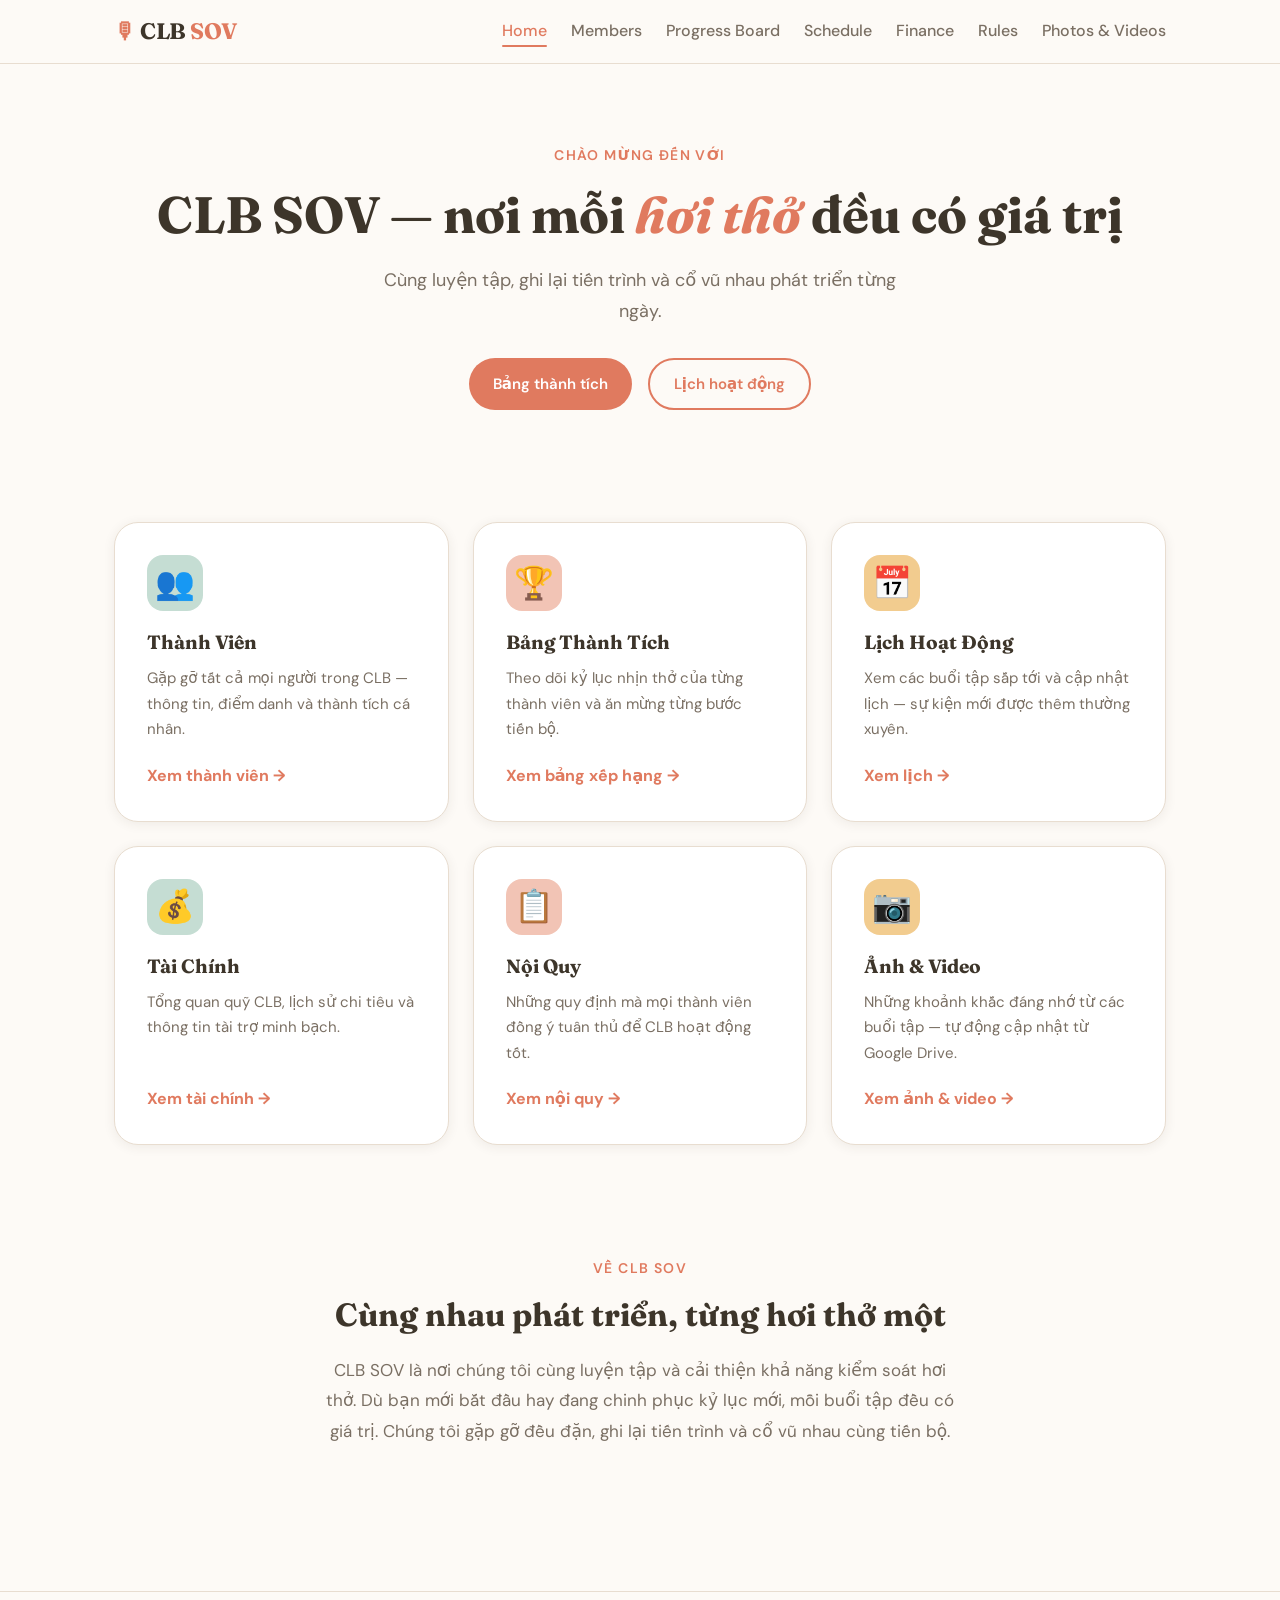
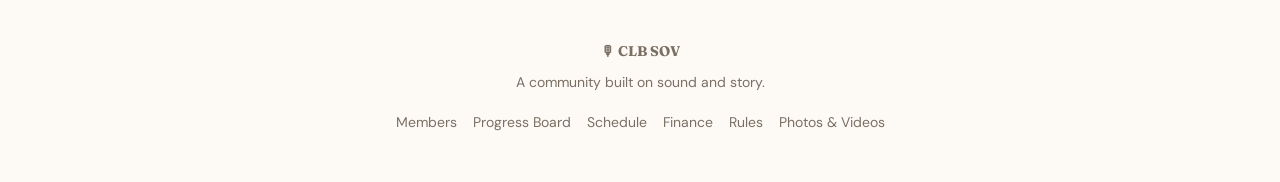
==== index.html @ 87118fa0 "Initial commit — CLB SOV website" ====
<!DOCTYPE html>
<html lang="en">
<head>
  <meta charset="UTF-8" />
  <meta name="viewport" content="width=device-width, initial-scale=1.0" />
  <title>CLB SOV</title>
  <meta name="description" content="A community built on sound and story. Meet our members, track breath progress, and join upcoming sessions." />

  <!-- Open Graph -->
  <meta property="og:title" content="CLB SOV" />
  <meta property="og:description" content="A community built on sound and story." />
  <meta property="og:type" content="website" />

  <!-- Fonts -->
  <link rel="preconnect" href="https://fonts.googleapis.com" />
  <link rel="preconnect" href="https://fonts.gstatic.com" crossorigin />
  <link href="https://fonts.googleapis.com/css2?family=Fraunces:ital,opsz,wght@0,9..144,400;0,9..144,700;1,9..144,400&family=DM+Sans:opsz,wght@9..40,400;9..40,500;9..40,600&display=swap" rel="stylesheet" />

  <!-- Styles -->
  <link rel="stylesheet" href="css/reset.css" />
  <link rel="stylesheet" href="css/tokens.css" />
  <link rel="stylesheet" href="css/main.css" />
</head>
<body>

<noscript>
  <div class="noscript-msg">This website requires JavaScript to load content from Google Sheets. Please enable JavaScript in your browser.</div>
</noscript>

<!-- Navigation -->
<nav class="nav">
  <div class="container nav__inner">
    <a href="index.html" class="nav__logo">🎙 <span>CLB</span> SOV</a>
    <div class="nav__links">
      <a href="index.html" class="active">Home</a>
      <a href="members.html">Members</a>
      <a href="board.html">Progress Board</a>
      <a href="schedule.html">Schedule</a>
      <a href="finance.html">Finance</a>
      <a href="rules.html">Rules</a>
      <a href="photos.html">Photos & Videos</a>
    </div>
    <button class="nav__hamburger" aria-label="Open navigation menu" aria-expanded="false" id="hamburger">
      <span></span><span></span><span></span>
    </button>
  </div>
  <div class="nav__mobile" id="mobile-menu" role="navigation" aria-label="Mobile navigation">
    <a href="index.html" class="active">Home</a>
    <a href="members.html">Members</a>
    <a href="board.html">Progress Board</a>
    <a href="schedule.html">Schedule</a>
    <a href="finance.html">Finance</a>
    <a href="rules.html">Rules</a>
    <a href="photos.html">Photos & Videos</a>
  </div>
</nav>

<!-- Hero -->
<main>
  <section class="hero">
    <div class="container">
      <p class="hero__eyebrow">Chào mừng đến với</p>
      <h1>CLB SOV — nơi mỗi <em>hơi thở</em> đều có giá trị</h1>
      <p class="hero__tagline">Cùng luyện tập, ghi lại tiến trình và cổ vũ nhau phát triển từng ngày.</p>
      <div class="hero__actions">
        <a href="board.html" class="btn btn-primary">Bảng thành tích</a>
        <a href="schedule.html" class="btn btn-outline">Lịch hoạt động</a>
      </div>
    </div>
  </section>

  <!-- Feature Cards -->
  <section class="feature-cards">
    <div class="container">
      <div class="card-grid">

        <a href="members.html" class="feature-card">
          <div class="feature-card__icon feature-card__icon--secondary">👥</div>
          <h3>Thành Viên</h3>
          <p>Gặp gỡ tất cả mọi người trong CLB — thông tin, điểm danh và thành tích cá nhân.</p>
          <span class="feature-card__arrow">Xem thành viên →</span>
        </a>

        <a href="board.html" class="feature-card">
          <div class="feature-card__icon feature-card__icon--primary">🏆</div>
          <h3>Bảng Thành Tích</h3>
          <p>Theo dõi kỷ lục nhịn thở của từng thành viên và ăn mừng từng bước tiến bộ.</p>
          <span class="feature-card__arrow">Xem bảng xếp hạng →</span>
        </a>

        <a href="schedule.html" class="feature-card">
          <div class="feature-card__icon feature-card__icon--accent">📅</div>
          <h3>Lịch Hoạt Động</h3>
          <p>Xem các buổi tập sắp tới và cập nhật lịch — sự kiện mới được thêm thường xuyên.</p>
          <span class="feature-card__arrow">Xem lịch →</span>
        </a>

        <a href="finance.html" class="feature-card">
          <div class="feature-card__icon feature-card__icon--secondary">💰</div>
          <h3>Tài Chính</h3>
          <p>Tổng quan quỹ CLB, lịch sử chi tiêu và thông tin tài trợ minh bạch.</p>
          <span class="feature-card__arrow">Xem tài chính →</span>
        </a>

        <a href="rules.html" class="feature-card">
          <div class="feature-card__icon feature-card__icon--primary">📋</div>
          <h3>Nội Quy</h3>
          <p>Những quy định mà mọi thành viên đồng ý tuân thủ để CLB hoạt động tốt.</p>
          <span class="feature-card__arrow">Xem nội quy →</span>
        </a>

        <a href="photos.html" class="feature-card">
          <div class="feature-card__icon feature-card__icon--accent">📷</div>
          <h3>Ảnh & Video</h3>
          <p>Những khoảnh khắc đáng nhớ từ các buổi tập — tự động cập nhật từ Google Drive.</p>
          <span class="feature-card__arrow">Xem ảnh & video →</span>
        </a>

      </div>
    </div>
  </section>

  <!-- About blurb -->
  <section style="padding: var(--space-16) 0;">
    <div class="container" style="max-width: 680px; text-align: center;">
      <p class="hero__eyebrow" style="margin-bottom: var(--space-4);">Về CLB SOV</p>
      <h2 style="margin-bottom: var(--space-5);">Cùng nhau phát triển, từng hơi thở một</h2>
      <p style="font-size: 1.0625rem; line-height: 1.8;">CLB SOV là nơi chúng tôi cùng luyện tập và cải thiện khả năng kiểm soát hơi thở. Dù bạn mới bắt đầu hay đang chinh phục kỷ lục mới, mỗi buổi tập đều có giá trị. Chúng tôi gặp gỡ đều đặn, ghi lại tiến trình và cổ vũ nhau cùng tiến bộ.</p>
    </div>
  </section>
</main>

<!-- Footer -->
<footer class="footer">
  <div class="container">
    <p class="footer__name">🎙 CLB SOV</p>
    <p>A community built on sound and story.</p>
    <div class="footer__links">
      <a href="members.html">Members</a>
      <a href="board.html">Progress Board</a>
      <a href="schedule.html">Schedule</a>
      <a href="finance.html">Finance</a>
      <a href="rules.html">Rules</a>
      <a href="photos.html">Photos & Videos</a>
    </div>
  </div>
</footer>

<script>
  const hamburger = document.getElementById('hamburger');
  const mobileMenu = document.getElementById('mobile-menu');
  hamburger.addEventListener('click', () => {
    const isOpen = mobileMenu.classList.toggle('open');
    hamburger.setAttribute('aria-expanded', isOpen);
  });
</script>
</body>
</html>
---- css/tokens.css ----
:root {
  /* Brand colors */
  --color-primary:           #E07A5F;
  --color-primary-soft:      #F2C4B5;
  --color-primary-dark:      #C45E43;
  --color-secondary:         #81B29A;
  --color-secondary-soft:    #C5DDD3;
  --color-accent:            #F2CC8F;
  --color-accent-dark:       #D4A84B;

  /* Surfaces */
  --color-bg:                #FDFAF6;
  --color-surface:           #FFFFFF;
  --color-surface-alt:       #F5EFE6;
  --color-border:            #E8DDD0;

  /* Text */
  --color-text:              #3D352A;
  --color-text-muted:        #7A6F63;
  --color-text-on-primary:   #FFFFFF;

  /* Semantic */
  --color-error:             #C44B4B;
  --color-error-soft:        #FAE3E3;
  --color-success:           #4B8C6E;
  --color-success-soft:      #DCF0E8;
  --color-warning:           #B8860B;
  --color-warning-soft:      #FEF3CD;

  /* Border radius */
  --radius-sm:    6px;
  --radius-md:    16px;
  --radius-lg:    24px;
  --radius-xl:    32px;
  --radius-pill:  100px;

  /* Shadows */
  --shadow-card:  0 2px 12px rgba(61, 53, 42, 0.08);
  --shadow-hover: 0 6px 20px rgba(61, 53, 42, 0.14);
  --shadow-sm:    0 1px 4px rgba(61, 53, 42, 0.06);

  /* Spacing */
  --space-1:  4px;
  --space-2:  8px;
  --space-3:  12px;
  --space-4:  16px;
  --space-5:  20px;
  --space-6:  24px;
  --space-8:  32px;
  --space-10: 40px;
  --space-12: 48px;
  --space-16: 64px;
  --space-20: 80px;
  --space-24: 96px;

  /* Typography */
  --font-display: 'Fraunces', Georgia, serif;
  --font-body:    'DM Sans', system-ui, -apple-system, sans-serif;
  --font-mono:    ui-monospace, 'Cascadia Code', monospace;

  /* Layout */
  --max-width: 1100px;
  --nav-height: 64px;
}
---- css/main.css ----
/* ── Body & Layout ─────────────────────────────────────── */
body {
  font-family: var(--font-body);
  background: var(--color-bg);
  color: var(--color-text);
  font-size: 1rem;
}

.container {
  max-width: var(--max-width);
  margin: 0 auto;
  padding: 0 var(--space-6);
}

/* ── Typography ────────────────────────────────────────── */
h1, h2, h3 { font-family: var(--font-display); font-weight: 700; }
h1 { font-size: clamp(2rem, 5vw, 3.2rem); }
h2 { font-size: clamp(1.4rem, 3vw, 2rem); }
h3 { font-size: clamp(1.1rem, 2vw, 1.4rem); }
p  { color: var(--color-text-muted); line-height: 1.7; }

/* ── Navigation ────────────────────────────────────────── */
.nav {
  position: sticky;
  top: 0;
  z-index: 100;
  height: var(--nav-height);
  background: var(--color-bg);
  border-bottom: 1px solid var(--color-border);
  display: flex;
  align-items: center;
}

.nav__inner {
  display: flex;
  align-items: center;
  justify-content: space-between;
  width: 100%;
}

.nav__logo {
  font-family: var(--font-display);
  font-size: 1.4rem;
  font-weight: 700;
  color: var(--color-primary);
  letter-spacing: -0.02em;
}

.nav__logo span {
  color: var(--color-text);
}

.nav__links {
  display: flex;
  gap: var(--space-6);
  align-items: center;
}

.nav__links a {
  font-weight: 500;
  color: var(--color-text-muted);
  transition: color 0.2s;
  position: relative;
  padding-bottom: 2px;
}

.nav__links a:hover,
.nav__links a.active {
  color: var(--color-primary);
}

.nav__links a.active::after {
  content: '';
  position: absolute;
  left: 0; right: 0; bottom: -2px;
  height: 2px;
  background: var(--color-primary);
  border-radius: var(--radius-pill);
}

.nav__hamburger {
  display: none;
  flex-direction: column;
  gap: 5px;
  background: none;
  border: none;
  cursor: pointer;
  padding: var(--space-2);
}

.nav__hamburger span {
  display: block;
  width: 22px;
  height: 2px;
  background: var(--color-text);
  border-radius: 2px;
  transition: all 0.2s;
}

.nav__mobile {
  display: none;
  flex-direction: column;
  gap: var(--space-3);
  position: absolute;
  top: var(--nav-height);
  left: 0; right: 0;
  background: var(--color-bg);
  border-bottom: 1px solid var(--color-border);
  padding: var(--space-4) var(--space-6);
}

.nav__mobile.open { display: flex; }
.nav__mobile a {
  font-weight: 500;
  color: var(--color-text-muted);
  padding: var(--space-2) 0;
  border-bottom: 1px solid var(--color-border);
}
.nav__mobile a:last-child { border-bottom: none; }
.nav__mobile a.active,
.nav__mobile a:hover { color: var(--color-primary); }

/* ── Footer ────────────────────────────────────────────── */
.footer {
  margin-top: var(--space-20);
  padding: var(--space-12) 0;
  border-top: 1px solid var(--color-border);
  text-align: center;
}

.footer__name {
  font-family: var(--font-display);
  font-size: 1.1rem;
  font-weight: 700;
  color: var(--color-primary);
  margin-bottom: var(--space-2);
}

.footer p {
  font-size: 0.875rem;
  color: var(--color-text-muted);
}

.footer__links {
  display: flex;
  gap: var(--space-4);
  justify-content: center;
  margin-top: var(--space-4);
}

.footer__links a {
  font-size: 0.875rem;
  color: var(--color-text-muted);
  transition: color 0.2s;
}
.footer__links a:hover { color: var(--color-primary); }

/* ── Buttons ───────────────────────────────────────────── */
.btn {
  display: inline-flex;
  align-items: center;
  gap: var(--space-2);
  padding: var(--space-3) var(--space-6);
  border-radius: var(--radius-pill);
  font-weight: 600;
  font-size: 0.9375rem;
  border: none;
  cursor: pointer;
  transition: background 0.2s, transform 0.15s, box-shadow 0.2s;
}

.btn-primary {
  background: var(--color-primary);
  color: var(--color-text-on-primary);
}
.btn-primary:hover {
  background: var(--color-primary-dark);
  transform: translateY(-1px);
  box-shadow: var(--shadow-hover);
}

.btn-outline {
  background: transparent;
  color: var(--color-primary);
  border: 2px solid var(--color-primary);
}
.btn-outline:hover {
  background: var(--color-primary-soft);
  transform: translateY(-1px);
}

.btn-sm {
  padding: var(--space-2) var(--space-4);
  font-size: 0.875rem;
}

/* ── Chip / Tag ────────────────────────────────────────── */
.chip {
  display: inline-flex;
  align-items: center;
  padding: 3px var(--space-3);
  border-radius: var(--radius-pill);
  font-size: 0.75rem;
  font-weight: 600;
  letter-spacing: 0.02em;
  text-transform: uppercase;
  white-space: nowrap;
}

.chip-primary { background: var(--color-primary-soft); color: var(--color-primary-dark); }
.chip-secondary { background: var(--color-secondary-soft); color: var(--color-success); }
.chip-accent { background: var(--color-accent); color: var(--color-accent-dark); }
.chip-error { background: var(--color-error-soft); color: var(--color-error); }
.chip-muted { background: var(--color-surface-alt); color: var(--color-text-muted); }

/* ── Card Grid ─────────────────────────────────────────── */
.card-grid {
  display: grid;
  gap: var(--space-6);
  grid-template-columns: 1fr;
}

@media (min-width: 640px) {
  .card-grid { grid-template-columns: repeat(2, 1fr); }
}
@media (min-width: 1024px) {
  .card-grid { grid-template-columns: repeat(3, 1fr); }
}

/* ── Card ──────────────────────────────────────────────── */
.card {
  background: var(--color-surface);
  border-radius: var(--radius-md);
  box-shadow: var(--shadow-card);
  padding: var(--space-6);
  transition: transform 0.2s, box-shadow 0.2s;
  border: 1px solid var(--color-border);
}

.card:hover {
  transform: translateY(-3px);
  box-shadow: var(--shadow-hover);
}

/* ── Page Header ───────────────────────────────────────── */
.page-header {
  padding: var(--space-16) 0 var(--space-10);
  text-align: center;
}

.page-header h1 { margin-bottom: var(--space-3); }
.page-header p { max-width: 520px; margin: 0 auto; font-size: 1.0625rem; }

/* ── Hero (Home) ───────────────────────────────────────── */
.hero {
  padding: var(--space-20) 0 var(--space-16);
  text-align: center;
}

.hero__eyebrow {
  font-size: 0.875rem;
  font-weight: 600;
  letter-spacing: 0.1em;
  text-transform: uppercase;
  color: var(--color-primary);
  margin-bottom: var(--space-4);
}

.hero h1 {
  margin-bottom: var(--space-5);
  color: var(--color-text);
}

.hero h1 em {
  font-style: italic;
  color: var(--color-primary);
}

.hero__tagline {
  font-size: 1.125rem;
  max-width: 540px;
  margin: 0 auto var(--space-8);
}

.hero__actions {
  display: flex;
  gap: var(--space-4);
  justify-content: center;
  flex-wrap: wrap;
}

/* ── Feature Cards (Home) ──────────────────────────────── */
.feature-cards {
  padding: var(--space-12) 0;
}

.feature-card {
  background: var(--color-surface);
  border-radius: var(--radius-lg);
  box-shadow: var(--shadow-card);
  padding: var(--space-8);
  border: 1px solid var(--color-border);
  text-decoration: none;
  display: flex;
  flex-direction: column;
  gap: var(--space-3);
  transition: transform 0.2s, box-shadow 0.2s;
}

.feature-card:hover {
  transform: translateY(-4px);
  box-shadow: var(--shadow-hover);
}

.feature-card__icon {
  font-size: 2rem;
  width: 56px;
  height: 56px;
  border-radius: var(--radius-md);
  display: flex;
  align-items: center;
  justify-content: center;
  margin-bottom: var(--space-2);
}

.feature-card__icon--primary { background: var(--color-primary-soft); }
.feature-card__icon--secondary { background: var(--color-secondary-soft); }
.feature-card__icon--accent { background: var(--color-accent); }

.feature-card h3 {
  color: var(--color-text);
  font-size: 1.2rem;
}

.feature-card p {
  font-size: 0.9375rem;
  flex: 1;
}

.feature-card__arrow {
  color: var(--color-primary);
  font-weight: 700;
  margin-top: var(--space-2);
}

/* ── Member Card ───────────────────────────────────────── */
.member-card {
  display: flex;
  flex-direction: column;
  align-items: flex-start;
  gap: var(--space-4);
}

.member-card__avatar {
  width: 72px;
  height: 72px;
  border-radius: var(--radius-pill);
  object-fit: cover;
  border: 3px solid var(--color-primary-soft);
}

.member-card__name {
  font-family: var(--font-display);
  font-size: 1.2rem;
  color: var(--color-text);
  margin-bottom: var(--space-1);
}

.member-card__meta {
  font-size: 0.8125rem;
  color: var(--color-text-muted);
  margin-top: var(--space-1);
}

.member-card__bio {
  font-size: 0.9375rem;
  line-height: 1.65;
}

/* ── Member Attendance Stats ───────────────────────────── */
.member-stats {
  display: flex;
  gap: var(--space-4);
  flex-wrap: wrap;
  margin-top: var(--space-1);
  border-top: 1px solid var(--color-border);
  padding-top: var(--space-3);
  width: 100%;
}

.stat-item {
  display: flex;
  flex-direction: column;
  align-items: center;
  gap: 2px;
  min-width: 44px;
}

.stat-value {
  font-family: var(--font-display);
  font-size: 1.05rem;
  font-weight: 700;
  color: var(--color-text);
  line-height: 1;
}

.stat-label {
  font-size: 0.7rem;
  color: var(--color-text-muted);
  text-align: center;
  line-height: 1.2;
}

.stat-item--streak .stat-value {
  color: var(--color-primary);
}

.attend-dots {
  display: flex;
  flex-wrap: wrap;
  gap: 4px;
  width: 100%;
  margin-top: var(--space-2);
}

.attend-dot {
  width: 10px;
  height: 10px;
  border-radius: 50%;
  flex-shrink: 0;
}

.attend-dot--yes     { background: var(--color-secondary); }
.attend-dot--no      { background: var(--color-border); }
.attend-dot--future  { background: transparent; border: 1.5px dashed var(--color-border); }
.attend-dot--holiday { background: var(--color-accent); opacity: 0.6; }

/* ── Recording Card ────────────────────────────────────── */
.recording-card {
  display: flex;
  flex-direction: column;
  gap: var(--space-3);
}

.recording-card__title {
  font-family: var(--font-display);
  font-size: 1.1rem;
  color: var(--color-text);
}

.recording-card__meta {
  display: flex;
  align-items: center;
  gap: var(--space-3);
  flex-wrap: wrap;
  font-size: 0.8125rem;
  color: var(--color-text-muted);
}

.recording-card__desc {
  font-size: 0.9375rem;
  line-height: 1.65;
}

.recording-card__tags {
  display: flex;
  gap: var(--space-2);
  flex-wrap: wrap;
  margin-top: var(--space-1);
}

.recording-card__player {
  margin-top: var(--space-2);
  border-top: 2px solid var(--color-primary-soft);
  padding-top: var(--space-3);
}

.recording-card__player audio {
  width: 100%;
  accent-color: var(--color-primary);
  border-radius: var(--radius-sm);
}

/* ── Tag Filter Bar ────────────────────────────────────── */
.filter-bar {
  display: flex;
  gap: var(--space-2);
  flex-wrap: wrap;
  margin-bottom: var(--space-8);
}

.filter-btn {
  background: var(--color-surface);
  border: 1.5px solid var(--color-border);
  border-radius: var(--radius-pill);
  padding: var(--space-2) var(--space-4);
  font-size: 0.8125rem;
  font-weight: 500;
  color: var(--color-text-muted);
  cursor: pointer;
  transition: all 0.15s;
}

.filter-btn:hover,
.filter-btn.active {
  background: var(--color-primary-soft);
  border-color: var(--color-primary);
  color: var(--color-primary-dark);
}

/* ── Schedule Card ─────────────────────────────────────── */
.schedule-list {
  display: flex;
  flex-direction: column;
  gap: var(--space-4);
}

.event-card {
  display: flex;
  gap: var(--space-5);
  align-items: flex-start;
  background: var(--color-surface);
  border-radius: var(--radius-md);
  box-shadow: var(--shadow-card);
  padding: var(--space-6);
  border: 1px solid var(--color-border);
  transition: transform 0.2s, box-shadow 0.2s;
}

.event-card:hover {
  transform: translateY(-2px);
  box-shadow: var(--shadow-hover);
}

.event-card__date-badge {
  flex-shrink: 0;
  width: 58px;
  text-align: center;
  background: var(--color-primary-soft);
  border-radius: var(--radius-sm);
  padding: var(--space-2) var(--space-1);
}

.event-card__date-badge .month {
  font-size: 0.6875rem;
  font-weight: 700;
  text-transform: uppercase;
  letter-spacing: 0.08em;
  color: var(--color-primary-dark);
}

.event-card__date-badge .day {
  font-family: var(--font-display);
  font-size: 1.8rem;
  font-weight: 700;
  color: var(--color-primary);
  line-height: 1;
}

.event-card__body { flex: 1; min-width: 0; }

.event-card__title {
  font-family: var(--font-display);
  font-size: 1.1rem;
  color: var(--color-text);
  margin-bottom: var(--space-2);
  display: flex;
  align-items: center;
  gap: var(--space-3);
  flex-wrap: wrap;
}

.event-card__info {
  font-size: 0.875rem;
  color: var(--color-text-muted);
  display: flex;
  gap: var(--space-4);
  flex-wrap: wrap;
  margin-bottom: var(--space-3);
}

.event-card__info span::before { margin-right: 4px; }

.event-card__desc { font-size: 0.9375rem; }

.event-card__link {
  margin-top: var(--space-4);
}

/* Past events */
.past-section {
  margin-top: var(--space-12);
}

.past-section h2 {
  margin-bottom: var(--space-5);
  color: var(--color-text-muted);
  font-size: 1.1rem;
  display: flex;
  align-items: center;
  gap: var(--space-3);
}

.past-section h2::after {
  content: '';
  flex: 1;
  height: 1px;
  background: var(--color-border);
}

.past-event-item {
  display: flex;
  align-items: center;
  gap: var(--space-4);
  padding: var(--space-4) 0;
  border-bottom: 1px solid var(--color-border);
}

.past-event-item__date {
  font-size: 0.8125rem;
  color: var(--color-text-muted);
  font-family: var(--font-mono);
  flex-shrink: 0;
  width: 90px;
}

.past-event-item__title {
  font-weight: 500;
  color: var(--color-text);
  flex: 1;
}

/* ── Loading Skeleton ──────────────────────────────────── */
@keyframes shimmer {
  from { background-position: -400px 0; }
  to   { background-position: 400px 0; }
}

.skeleton {
  background: linear-gradient(90deg, var(--color-border) 25%, var(--color-surface-alt) 50%, var(--color-border) 75%);
  background-size: 800px 100%;
  animation: shimmer 1.4s infinite linear;
  border-radius: var(--radius-sm);
}

.skeleton-card {
  background: var(--color-surface);
  border-radius: var(--radius-md);
  border: 1px solid var(--color-border);
  padding: var(--space-6);
  display: flex;
  flex-direction: column;
  gap: var(--space-3);
}

.sk-avatar { width: 72px; height: 72px; border-radius: 50%; }
.sk-line-lg { height: 20px; width: 60%; }
.sk-line-md { height: 14px; width: 40%; }
.sk-line-sm { height: 12px; width: 80%; }
.sk-line-full { height: 12px; width: 100%; }
.sk-audio { height: 36px; width: 100%; border-radius: var(--radius-sm); }

/* ── Error State ───────────────────────────────────────── */
.error-state {
  display: flex;
  flex-direction: column;
  align-items: center;
  justify-content: center;
  padding: var(--space-16) var(--space-6);
  text-align: center;
  gap: var(--space-4);
}

.error-state__icon { font-size: 3rem; opacity: 0.5; }
.error-state h3 { font-family: var(--font-display); font-size: 1.3rem; color: var(--color-text); }
.error-state p { max-width: 360px; font-size: 0.9375rem; }

/* ── Empty State ───────────────────────────────────────── */
.empty-state {
  display: flex;
  flex-direction: column;
  align-items: center;
  padding: var(--space-16) var(--space-6);
  text-align: center;
  gap: var(--space-3);
}
.empty-state__icon { font-size: 2.5rem; }
.empty-state h3 { font-family: var(--font-display); font-size: 1.2rem; color: var(--color-text); }
.empty-state p { max-width: 340px; font-size: 0.9375rem; }

/* ── Section Divider ───────────────────────────────────── */
.section-label {
  font-size: 0.75rem;
  font-weight: 700;
  letter-spacing: 0.1em;
  text-transform: uppercase;
  color: var(--color-text-muted);
  margin-bottom: var(--space-6);
  display: flex;
  align-items: center;
  gap: var(--space-3);
}
.section-label::before,
.section-label::after {
  content: '';
  flex: 1;
  height: 1px;
  background: var(--color-border);
}

/* ── Noscript ──────────────────────────────────────────── */
noscript .noscript-msg {
  background: var(--color-warning-soft);
  color: var(--color-warning);
  padding: var(--space-4) var(--space-6);
  text-align: center;
  font-size: 0.9375rem;
  border-bottom: 1px solid var(--color-accent);
}

/* ── Responsive nav ────────────────────────────────────── */
@media (max-width: 640px) {
  .nav__links { display: none; }
  .nav__hamburger { display: flex; }
  .container { padding: 0 var(--space-4); }
  .event-card { flex-direction: column; }
  .event-card__date-badge { width: 100%; display: flex; gap: var(--space-2); align-items: center; padding: var(--space-2) var(--space-3); }
  .event-card__date-badge .day { font-size: 1.2rem; }
}

/* ── Reduced motion ────────────────────────────────────── */
@media (prefers-reduced-motion: reduce) {
  .card:hover,
  .feature-card:hover,
  .event-card:hover,
  .btn:hover { transform: none; }
  .skeleton { animation: none; background: var(--color-border); }
}
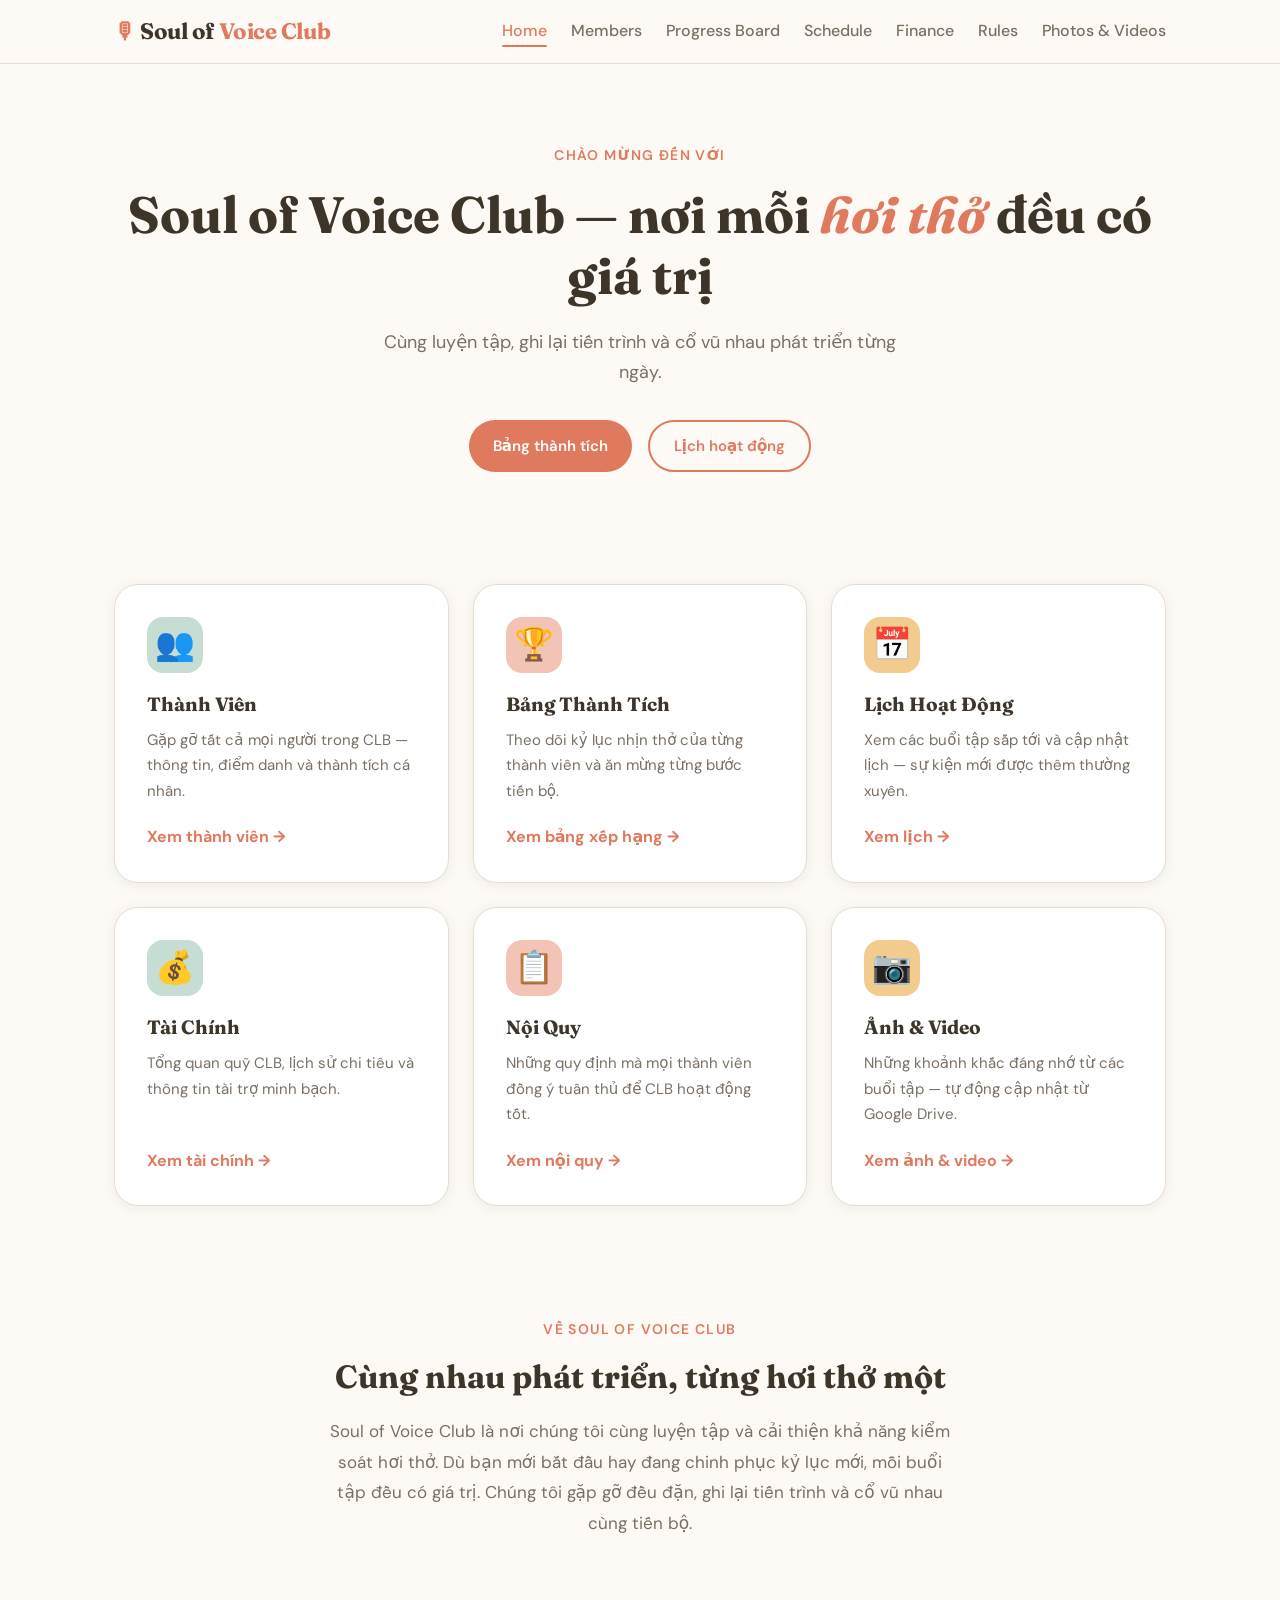
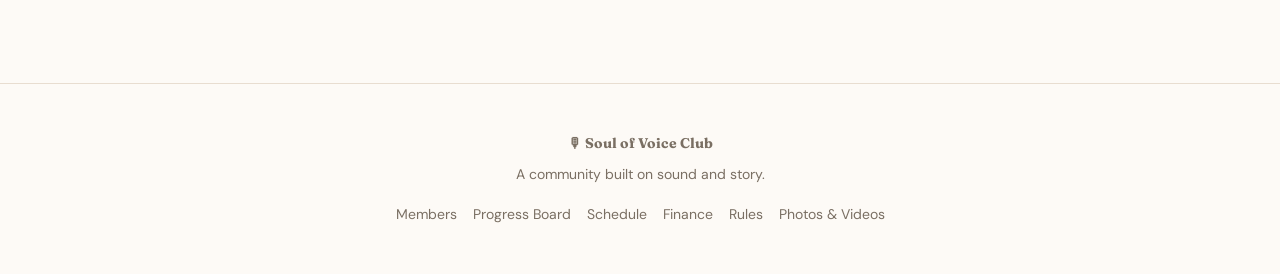
==== commit 59dd8136: "Rename CLB SOV to Soul of Voice Club across all pages Co-Authored-By: Claude Sonnet 4.6 <noreply@ant" ====
--- a/index.html
+++ b/index.html
@@ -3,11 +3,11 @@
 <head>
   <meta charset="UTF-8" />
   <meta name="viewport" content="width=device-width, initial-scale=1.0" />
-  <title>CLB SOV</title>
+  <title>Soul of Voice Club</title>
   <meta name="description" content="A community built on sound and story. Meet our members, track breath progress, and join upcoming sessions." />
 
   <!-- Open Graph -->
-  <meta property="og:title" content="CLB SOV" />
+  <meta property="og:title" content="Soul of Voice Club" />
   <meta property="og:description" content="A community built on sound and story." />
   <meta property="og:type" content="website" />
 
@@ -30,7 +30,7 @@
 <!-- Navigation -->
 <nav class="nav">
   <div class="container nav__inner">
-    <a href="index.html" class="nav__logo">🎙 <span>CLB</span> SOV</a>
+    <a href="index.html" class="nav__logo">🎙 <span>Soul of</span> Voice Club</a>
     <div class="nav__links">
       <a href="index.html" class="active">Home</a>
       <a href="members.html">Members</a>
@@ -60,7 +60,7 @@
   <section class="hero">
     <div class="container">
       <p class="hero__eyebrow">Chào mừng đến với</p>
-      <h1>CLB SOV — nơi mỗi <em>hơi thở</em> đều có giá trị</h1>
+      <h1>Soul of Voice Club — nơi mỗi <em>hơi thở</em> đều có giá trị</h1>
       <p class="hero__tagline">Cùng luyện tập, ghi lại tiến trình và cổ vũ nhau phát triển từng ngày.</p>
       <div class="hero__actions">
         <a href="board.html" class="btn btn-primary">Bảng thành tích</a>
@@ -123,9 +123,9 @@
   <!-- About blurb -->
   <section style="padding: var(--space-16) 0;">
     <div class="container" style="max-width: 680px; text-align: center;">
-      <p class="hero__eyebrow" style="margin-bottom: var(--space-4);">Về CLB SOV</p>
+      <p class="hero__eyebrow" style="margin-bottom: var(--space-4);">Về Soul of Voice Club</p>
       <h2 style="margin-bottom: var(--space-5);">Cùng nhau phát triển, từng hơi thở một</h2>
-      <p style="font-size: 1.0625rem; line-height: 1.8;">CLB SOV là nơi chúng tôi cùng luyện tập và cải thiện khả năng kiểm soát hơi thở. Dù bạn mới bắt đầu hay đang chinh phục kỷ lục mới, mỗi buổi tập đều có giá trị. Chúng tôi gặp gỡ đều đặn, ghi lại tiến trình và cổ vũ nhau cùng tiến bộ.</p>
+      <p style="font-size: 1.0625rem; line-height: 1.8;">Soul of Voice Club là nơi chúng tôi cùng luyện tập và cải thiện khả năng kiểm soát hơi thở. Dù bạn mới bắt đầu hay đang chinh phục kỷ lục mới, mỗi buổi tập đều có giá trị. Chúng tôi gặp gỡ đều đặn, ghi lại tiến trình và cổ vũ nhau cùng tiến bộ.</p>
     </div>
   </section>
 </main>
@@ -133,7 +133,7 @@
 <!-- Footer -->
 <footer class="footer">
   <div class="container">
-    <p class="footer__name">🎙 CLB SOV</p>
+    <p class="footer__name">🎙 Soul of Voice Club</p>
     <p>A community built on sound and story.</p>
     <div class="footer__links">
       <a href="members.html">Members</a>
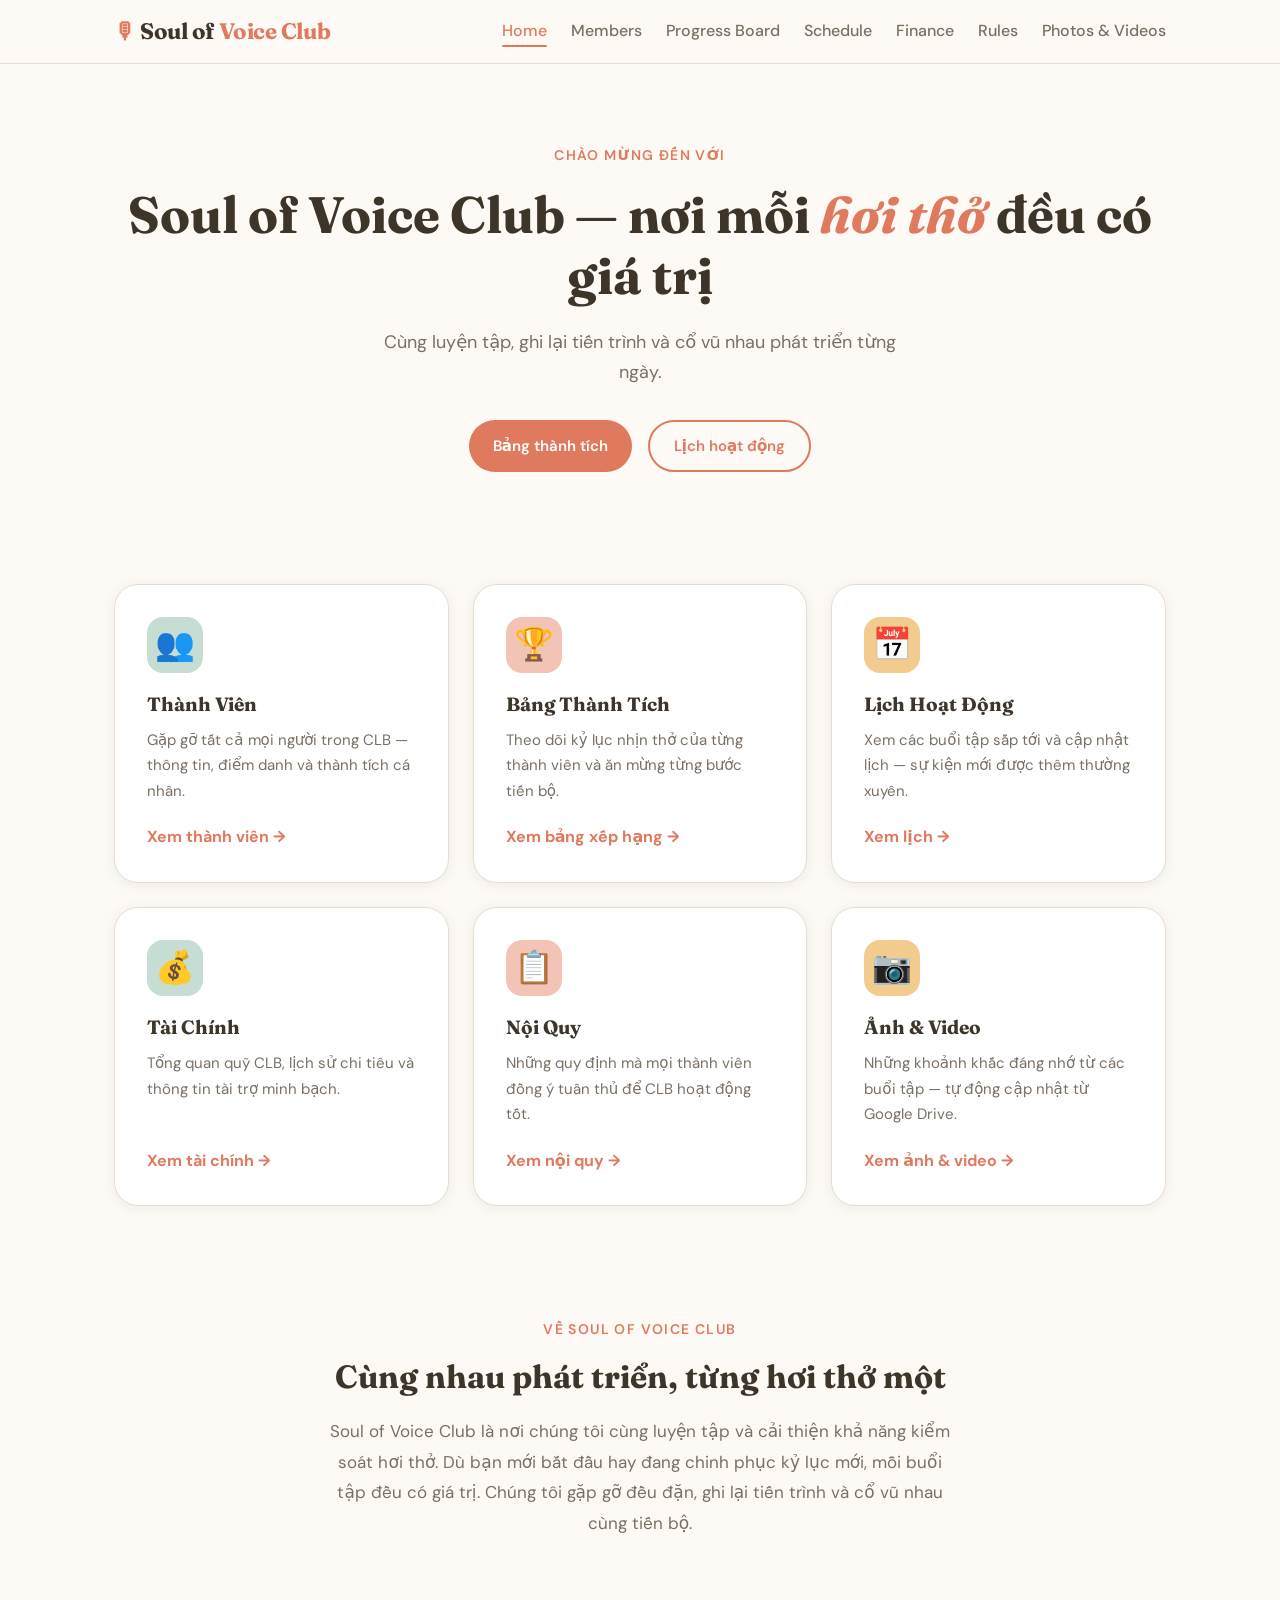
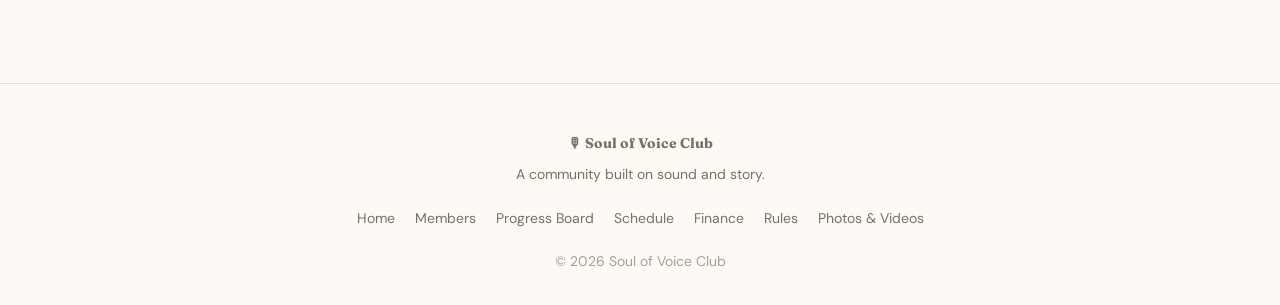
==== commit 7d1ca0bb: "Unify footer across all pages with full nav links and copyright All 7 pages now share identical foot" ====
--- a/index.html
+++ b/index.html
@@ -3,6 +3,7 @@
 <head>
   <meta charset="UTF-8" />
   <meta name="viewport" content="width=device-width, initial-scale=1.0" />
+  <link rel="icon" href="assets/images/favicon.svg" type="image/svg+xml" />
   <title>Soul of Voice Club</title>
   <meta name="description" content="A community built on sound and story. Meet our members, track breath progress, and join upcoming sessions." />
 
@@ -136,13 +137,15 @@
     <p class="footer__name">🎙 Soul of Voice Club</p>
     <p>A community built on sound and story.</p>
     <div class="footer__links">
+      <a href="index.html">Home</a>
       <a href="members.html">Members</a>
       <a href="board.html">Progress Board</a>
       <a href="schedule.html">Schedule</a>
       <a href="finance.html">Finance</a>
       <a href="rules.html">Rules</a>
-      <a href="photos.html">Photos & Videos</a>
+      <a href="photos.html">Photos &amp; Videos</a>
     </div>
+    <p class="footer__copy">© 2026 Soul of Voice Club</p>
   </div>
 </footer>
 
--- a/css/main.css
+++ b/css/main.css
@@ -123,14 +123,15 @@
 /* ── Footer ────────────────────────────────────────────── */
 .footer {
   margin-top: var(--space-20);
-  padding: var(--space-12) 0;
+  padding: var(--space-12) 0 var(--space-8);
   border-top: 1px solid var(--color-border);
   text-align: center;
+  background: var(--color-bg);
 }
 
 .footer__name {
   font-family: var(--font-display);
-  font-size: 1.1rem;
+  font-size: 1.15rem;
   font-weight: 700;
   color: var(--color-primary);
   margin-bottom: var(--space-2);
@@ -143,17 +144,27 @@
 
 .footer__links {
   display: flex;
-  gap: var(--space-4);
+  flex-wrap: wrap;
+  gap: var(--space-2) var(--space-5);
   justify-content: center;
-  margin-top: var(--space-4);
+  margin-top: var(--space-5);
+  margin-bottom: var(--space-5);
 }
 
 .footer__links a {
   font-size: 0.875rem;
   color: var(--color-text-muted);
   transition: color 0.2s;
+  white-space: nowrap;
 }
 .footer__links a:hover { color: var(--color-primary); }
+
+.footer__copy {
+  font-size: 0.78rem;
+  color: var(--color-text-muted);
+  opacity: 0.65;
+  margin-top: var(--space-3);
+}
 
 /* ── Buttons ───────────────────────────────────────────── */
 .btn {
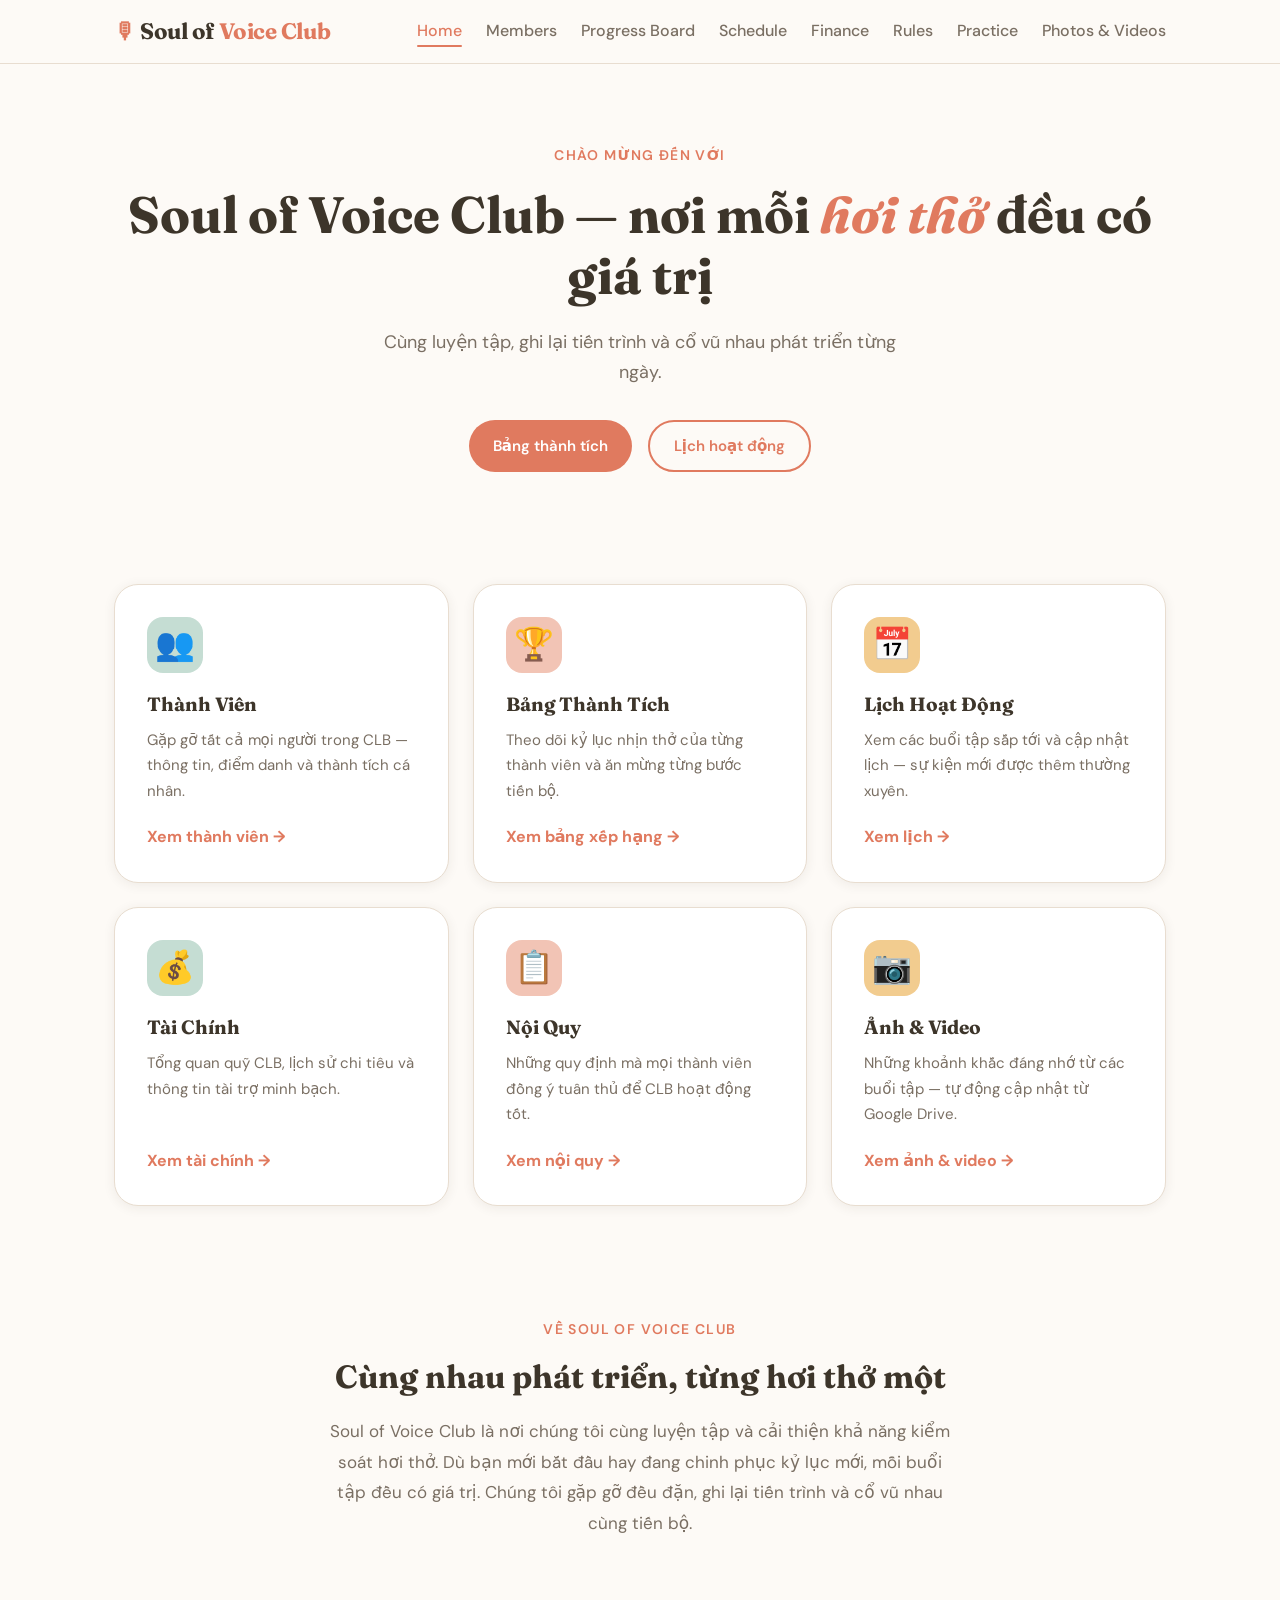
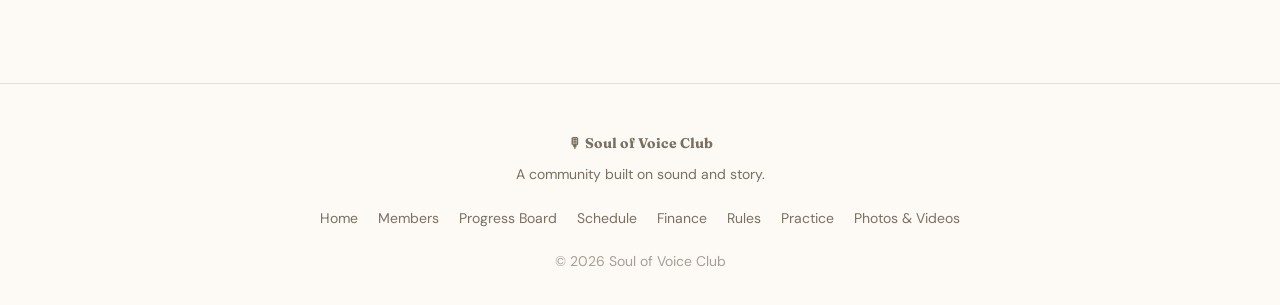
==== commit 89ff9914: "Add Practice tab with breathing triangle and vocal warm-up launcher Breathing: - Animated triangle w" ====
--- a/index.html
+++ b/index.html
@@ -39,6 +39,7 @@
       <a href="schedule.html">Schedule</a>
       <a href="finance.html">Finance</a>
       <a href="rules.html">Rules</a>
+      <a href="practice.html">Practice</a>
       <a href="photos.html">Photos & Videos</a>
     </div>
     <button class="nav__hamburger" aria-label="Open navigation menu" aria-expanded="false" id="hamburger">
@@ -52,6 +53,7 @@
     <a href="schedule.html">Schedule</a>
     <a href="finance.html">Finance</a>
     <a href="rules.html">Rules</a>
+    <a href="practice.html">Practice</a>
     <a href="photos.html">Photos & Videos</a>
   </div>
 </nav>
@@ -143,6 +145,7 @@
       <a href="schedule.html">Schedule</a>
       <a href="finance.html">Finance</a>
       <a href="rules.html">Rules</a>
+      <a href="practice.html">Practice</a>
       <a href="photos.html">Photos &amp; Videos</a>
     </div>
     <p class="footer__copy">© 2026 Soul of Voice Club</p>
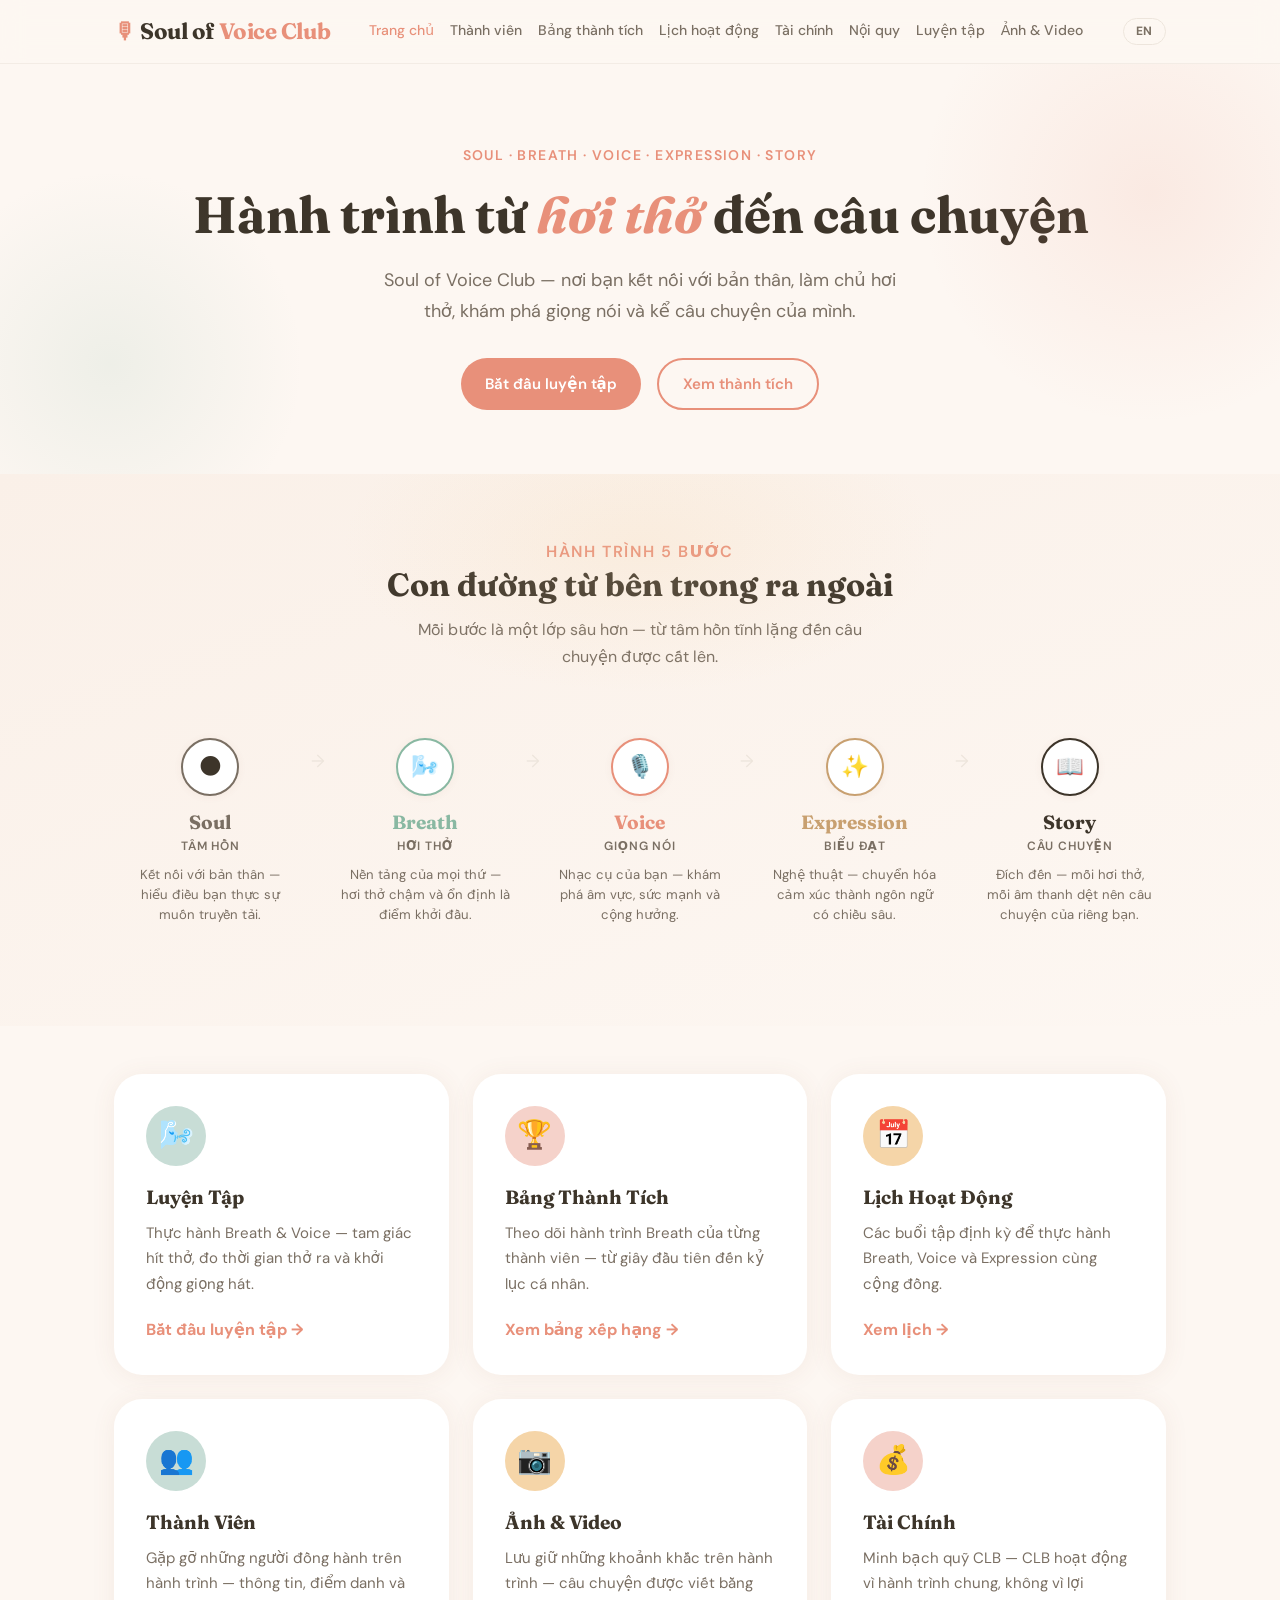
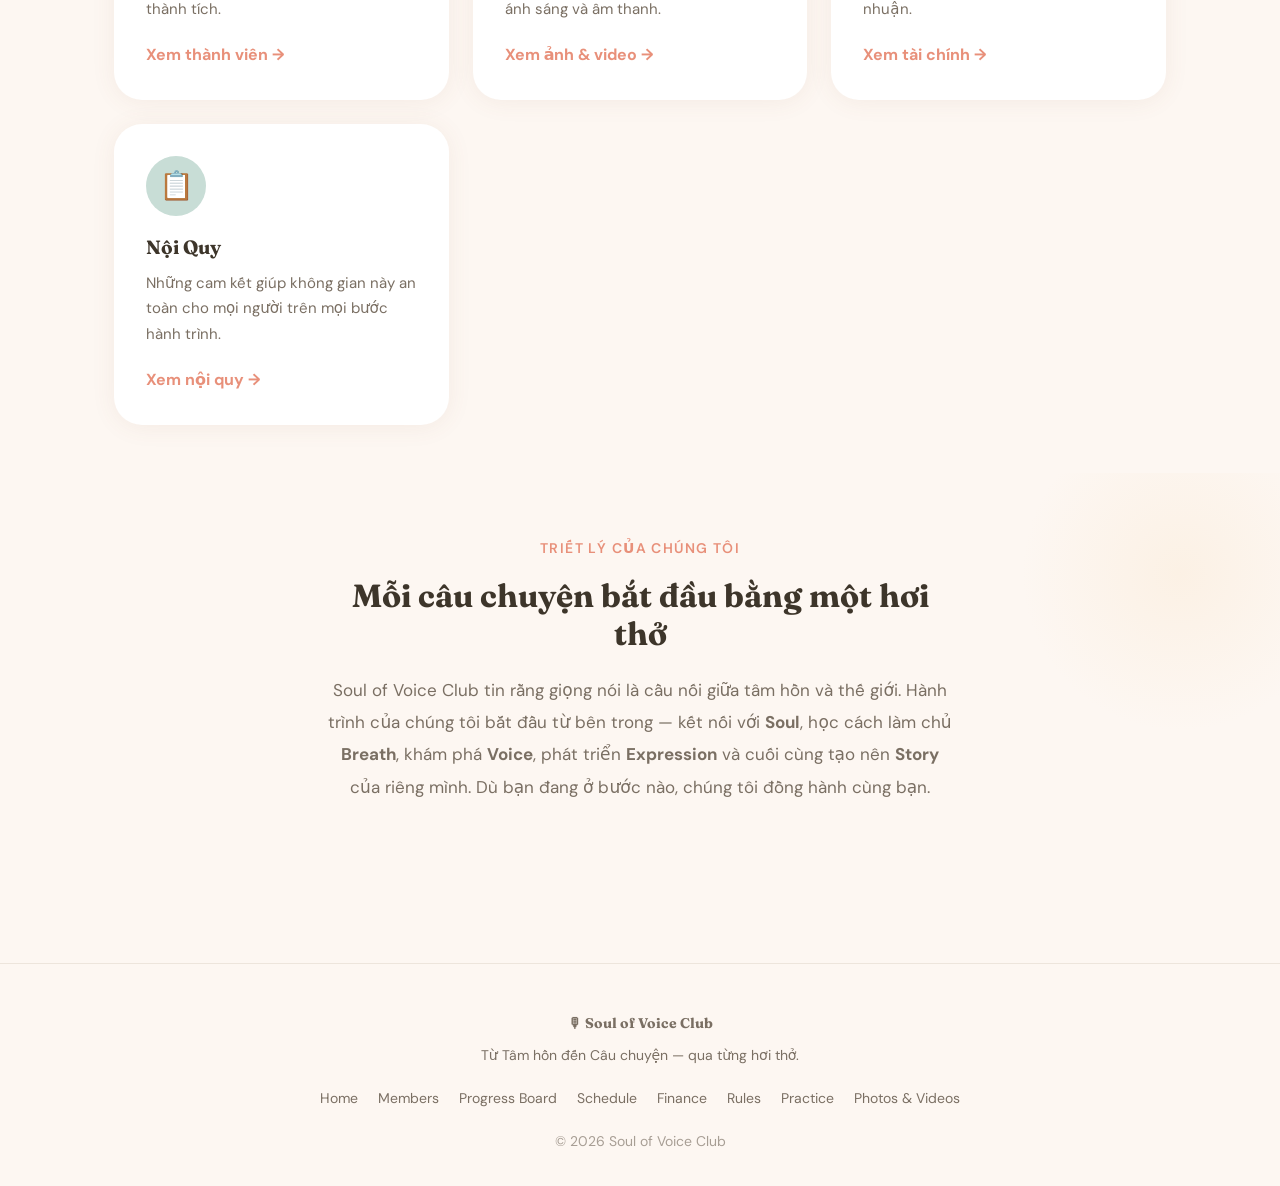
==== commit 16210ae8: "Redesign UI, add VI/EN i18n toggle, and fix layout/data bugs - Soft pastel UI: shadow-only cards, wa" ====
--- a/index.html
+++ b/index.html
@@ -5,11 +5,11 @@
   <meta name="viewport" content="width=device-width, initial-scale=1.0" />
   <link rel="icon" href="assets/images/favicon.svg" type="image/svg+xml" />
   <title>Soul of Voice Club</title>
-  <meta name="description" content="A community built on sound and story. Meet our members, track breath progress, and join upcoming sessions." />
+  <meta name="description" content="Hành trình từ Soul đến Story — qua Breath, Voice và Expression. Cộng đồng luyện tập hơi thở và giọng nói." />
 
   <!-- Open Graph -->
   <meta property="og:title" content="Soul of Voice Club" />
-  <meta property="og:description" content="A community built on sound and story." />
+  <meta property="og:description" content="From Soul to Story — through every breath." />
   <meta property="og:type" content="website" />
 
   <!-- Fonts -->
@@ -33,28 +33,29 @@
   <div class="container nav__inner">
     <a href="index.html" class="nav__logo">🎙 <span>Soul of</span> Voice Club</a>
     <div class="nav__links">
-      <a href="index.html" class="active">Home</a>
-      <a href="members.html">Members</a>
-      <a href="board.html">Progress Board</a>
-      <a href="schedule.html">Schedule</a>
-      <a href="finance.html">Finance</a>
-      <a href="rules.html">Rules</a>
-      <a href="practice.html">Practice</a>
-      <a href="photos.html">Photos & Videos</a>
-    </div>
+      <a href="index.html" class="active" data-vi="Trang chủ" data-en="Home">Trang chủ</a>
+      <a href="members.html" data-vi="Thành viên" data-en="Members">Thành viên</a>
+      <a href="board.html" data-vi="Bảng thành tích" data-en="Progress Board">Bảng thành tích</a>
+      <a href="schedule.html" data-vi="Lịch hoạt động" data-en="Schedule">Lịch hoạt động</a>
+      <a href="finance.html" data-vi="Tài chính" data-en="Finance">Tài chính</a>
+      <a href="rules.html" data-vi="Nội quy" data-en="Rules">Nội quy</a>
+      <a href="practice.html" data-vi="Luyện tập" data-en="Practice">Luyện tập</a>
+      <a href="photos.html" data-vi="Ảnh &amp; Video" data-en="Photos &amp; Videos">Ảnh &amp; Video</a>
+    </div>
+    <button class="lang-toggle" aria-label="Switch language" title="Switch to English">EN</button>
     <button class="nav__hamburger" aria-label="Open navigation menu" aria-expanded="false" id="hamburger">
       <span></span><span></span><span></span>
     </button>
   </div>
   <div class="nav__mobile" id="mobile-menu" role="navigation" aria-label="Mobile navigation">
-    <a href="index.html" class="active">Home</a>
-    <a href="members.html">Members</a>
-    <a href="board.html">Progress Board</a>
-    <a href="schedule.html">Schedule</a>
-    <a href="finance.html">Finance</a>
-    <a href="rules.html">Rules</a>
-    <a href="practice.html">Practice</a>
-    <a href="photos.html">Photos & Videos</a>
+    <a href="index.html" class="active" data-vi="Trang chủ" data-en="Home">Trang chủ</a>
+    <a href="members.html" data-vi="Thành viên" data-en="Members">Thành viên</a>
+    <a href="board.html" data-vi="Bảng thành tích" data-en="Progress Board">Bảng thành tích</a>
+    <a href="schedule.html" data-vi="Lịch hoạt động" data-en="Schedule">Lịch hoạt động</a>
+    <a href="finance.html" data-vi="Tài chính" data-en="Finance">Tài chính</a>
+    <a href="rules.html" data-vi="Nội quy" data-en="Rules">Nội quy</a>
+    <a href="practice.html" data-vi="Luyện tập" data-en="Practice">Luyện tập</a>
+    <a href="photos.html" data-vi="Ảnh &amp; Video" data-en="Photos &amp; Videos">Ảnh &amp; Video</a>
   </div>
 </nav>
 
@@ -62,12 +63,80 @@
 <main>
   <section class="hero">
     <div class="container">
-      <p class="hero__eyebrow">Chào mừng đến với</p>
-      <h1>Soul of Voice Club — nơi mỗi <em>hơi thở</em> đều có giá trị</h1>
-      <p class="hero__tagline">Cùng luyện tập, ghi lại tiến trình và cổ vũ nhau phát triển từng ngày.</p>
+      <p class="hero__eyebrow">Soul · Breath · Voice · Expression · Story</p>
+      <h1 data-vi-html="Hành trình từ <em>hơi thở</em> đến câu chuyện" data-en-html="The journey from <em>breath</em> to story">Hành trình từ <em>hơi thở</em> đến câu chuyện</h1>
+      <p class="hero__tagline" data-vi="Soul of Voice Club — nơi bạn kết nối với bản thân, làm chủ hơi thở, khám phá giọng nói và kể câu chuyện của mình." data-en="Soul of Voice Club — where you connect with yourself, master your breath, discover your voice, and tell your story.">Soul of Voice Club — nơi bạn kết nối với bản thân, làm chủ hơi thở, khám phá giọng nói và kể câu chuyện của mình.</p>
       <div class="hero__actions">
-        <a href="board.html" class="btn btn-primary">Bảng thành tích</a>
-        <a href="schedule.html" class="btn btn-outline">Lịch hoạt động</a>
+        <a href="practice.html" class="btn btn-primary" data-vi="Bắt đầu luyện tập" data-en="Start Practicing">Bắt đầu luyện tập</a>
+        <a href="board.html" class="btn btn-outline" data-vi="Xem thành tích" data-en="View Progress">Xem thành tích</a>
+      </div>
+    </div>
+  </section>
+
+  <!-- Journey Steps -->
+  <section class="journey-section">
+    <div class="container">
+      <div class="journey-section__header">
+        <p class="hero__eyebrow" data-vi="Hành trình 5 bước" data-en="The 5-Step Journey">Hành trình 5 bước</p>
+        <h2 data-vi="Con đường từ bên trong ra ngoài" data-en="The path from within outward">Con đường từ bên trong ra ngoài</h2>
+        <p data-vi="Mỗi bước là một lớp sâu hơn — từ tâm hồn tĩnh lặng đến câu chuyện được cất lên." data-en="Each step goes deeper — from quiet soul to a story fully told.">Mỗi bước là một lớp sâu hơn — từ tâm hồn tĩnh lặng đến câu chuyện được cất lên.</p>
+      </div>
+
+      <div class="journey-steps">
+
+        <div class="journey-step" style="--step-c: var(--color-text-muted)">
+          <div class="journey-step__icon">🌑</div>
+          <div class="journey-step__text">
+            <div class="journey-step__en">Soul</div>
+            <div class="journey-step__vn" data-vi="Tâm hồn" data-en="The Inner Self">Tâm hồn</div>
+            <p class="journey-step__desc" data-vi="Kết nối với bản thân — hiểu điều bạn thực sự muốn truyền tải." data-en="Connect within — understand what you truly want to express.">Kết nối với bản thân — hiểu điều bạn thực sự muốn truyền tải.</p>
+          </div>
+        </div>
+
+        <div class="journey-connector" aria-hidden="true"></div>
+
+        <div class="journey-step" style="--step-c: var(--color-secondary)">
+          <div class="journey-step__icon">🌬️</div>
+          <div class="journey-step__text">
+            <div class="journey-step__en">Breath</div>
+            <div class="journey-step__vn" data-vi="Hơi thở" data-en="The Foundation">Hơi thở</div>
+            <p class="journey-step__desc" data-vi="Nền tảng của mọi thứ — hơi thở chậm và ổn định là điểm khởi đầu." data-en="The foundation of everything — slow, steady breath is where it starts.">Nền tảng của mọi thứ — hơi thở chậm và ổn định là điểm khởi đầu.</p>
+          </div>
+        </div>
+
+        <div class="journey-connector" aria-hidden="true"></div>
+
+        <div class="journey-step" style="--step-c: var(--color-primary)">
+          <div class="journey-step__icon">🎙️</div>
+          <div class="journey-step__text">
+            <div class="journey-step__en">Voice</div>
+            <div class="journey-step__vn" data-vi="Giọng nói" data-en="The Instrument">Giọng nói</div>
+            <p class="journey-step__desc" data-vi="Nhạc cụ của bạn — khám phá âm vực, sức mạnh và cộng hưởng." data-en="Your instrument — explore range, power, and resonance.">Nhạc cụ của bạn — khám phá âm vực, sức mạnh và cộng hưởng.</p>
+          </div>
+        </div>
+
+        <div class="journey-connector" aria-hidden="true"></div>
+
+        <div class="journey-step" style="--step-c: var(--color-accent-dark)">
+          <div class="journey-step__icon">✨</div>
+          <div class="journey-step__text">
+            <div class="journey-step__en">Expression</div>
+            <div class="journey-step__vn" data-vi="Biểu đạt" data-en="The Art">Biểu đạt</div>
+            <p class="journey-step__desc" data-vi="Nghệ thuật — chuyển hóa cảm xúc thành ngôn ngữ có chiều sâu." data-en="The art — transform emotion into language with depth.">Nghệ thuật — chuyển hóa cảm xúc thành ngôn ngữ có chiều sâu.</p>
+          </div>
+        </div>
+
+        <div class="journey-connector" aria-hidden="true"></div>
+
+        <div class="journey-step" style="--step-c: var(--color-text)">
+          <div class="journey-step__icon">📖</div>
+          <div class="journey-step__text">
+            <div class="journey-step__en">Story</div>
+            <div class="journey-step__vn" data-vi="Câu chuyện" data-en="The Destination">Câu chuyện</div>
+            <p class="journey-step__desc" data-vi="Đích đến — mỗi hơi thở, mỗi âm thanh dệt nên câu chuyện của riêng bạn." data-en="The destination — every breath, every sound weaves your own story.">Đích đến — mỗi hơi thở, mỗi âm thanh dệt nên câu chuyện của riêng bạn.</p>
+          </div>
+        </div>
+
       </div>
     </div>
   </section>
@@ -77,46 +146,53 @@
     <div class="container">
       <div class="card-grid">
 
+        <a href="practice.html" class="feature-card">
+          <div class="feature-card__icon feature-card__icon--secondary">🌬️</div>
+          <h3 data-vi="Luyện Tập" data-en="Practice">Luyện Tập</h3>
+          <p data-vi="Thực hành Breath &amp; Voice — tam giác hít thở, đo thời gian thở ra và khởi động giọng hát." data-en="Practice Breath &amp; Voice — breathing triangle, exhale timer, and vocal warm-up videos.">Thực hành Breath &amp; Voice — tam giác hít thở, đo thời gian thở ra và khởi động giọng hát.</p>
+          <span class="feature-card__arrow" data-vi="Bắt đầu luyện tập →" data-en="Start practicing →">Bắt đầu luyện tập →</span>
+        </a>
+
+        <a href="board.html" class="feature-card">
+          <div class="feature-card__icon feature-card__icon--primary">🏆</div>
+          <h3 data-vi="Bảng Thành Tích" data-en="Progress Board">Bảng Thành Tích</h3>
+          <p data-vi="Theo dõi hành trình Breath của từng thành viên — từ giây đầu tiên đến kỷ lục cá nhân." data-en="Track each member's Breath journey — from first second to personal records.">Theo dõi hành trình Breath của từng thành viên — từ giây đầu tiên đến kỷ lục cá nhân.</p>
+          <span class="feature-card__arrow" data-vi="Xem bảng xếp hạng →" data-en="View leaderboard →">Xem bảng xếp hạng →</span>
+        </a>
+
+        <a href="schedule.html" class="feature-card">
+          <div class="feature-card__icon feature-card__icon--accent">📅</div>
+          <h3 data-vi="Lịch Hoạt Động" data-en="Schedule">Lịch Hoạt Động</h3>
+          <p data-vi="Các buổi tập định kỳ để thực hành Breath, Voice và Expression cùng cộng đồng." data-en="Regular sessions to practice Breath, Voice, and Expression together.">Các buổi tập định kỳ để thực hành Breath, Voice và Expression cùng cộng đồng.</p>
+          <span class="feature-card__arrow" data-vi="Xem lịch →" data-en="View schedule →">Xem lịch →</span>
+        </a>
+
         <a href="members.html" class="feature-card">
           <div class="feature-card__icon feature-card__icon--secondary">👥</div>
-          <h3>Thành Viên</h3>
-          <p>Gặp gỡ tất cả mọi người trong CLB — thông tin, điểm danh và thành tích cá nhân.</p>
-          <span class="feature-card__arrow">Xem thành viên →</span>
-        </a>
-
-        <a href="board.html" class="feature-card">
-          <div class="feature-card__icon feature-card__icon--primary">🏆</div>
-          <h3>Bảng Thành Tích</h3>
-          <p>Theo dõi kỷ lục nhịn thở của từng thành viên và ăn mừng từng bước tiến bộ.</p>
-          <span class="feature-card__arrow">Xem bảng xếp hạng →</span>
-        </a>
-
-        <a href="schedule.html" class="feature-card">
-          <div class="feature-card__icon feature-card__icon--accent">📅</div>
-          <h3>Lịch Hoạt Động</h3>
-          <p>Xem các buổi tập sắp tới và cập nhật lịch — sự kiện mới được thêm thường xuyên.</p>
-          <span class="feature-card__arrow">Xem lịch →</span>
-        </a>
-
-        <a href="finance.html" class="feature-card">
-          <div class="feature-card__icon feature-card__icon--secondary">💰</div>
-          <h3>Tài Chính</h3>
-          <p>Tổng quan quỹ CLB, lịch sử chi tiêu và thông tin tài trợ minh bạch.</p>
-          <span class="feature-card__arrow">Xem tài chính →</span>
-        </a>
-
-        <a href="rules.html" class="feature-card">
-          <div class="feature-card__icon feature-card__icon--primary">📋</div>
-          <h3>Nội Quy</h3>
-          <p>Những quy định mà mọi thành viên đồng ý tuân thủ để CLB hoạt động tốt.</p>
-          <span class="feature-card__arrow">Xem nội quy →</span>
+          <h3 data-vi="Thành Viên" data-en="Members">Thành Viên</h3>
+          <p data-vi="Gặp gỡ những người đồng hành trên hành trình — thông tin, điểm danh và thành tích." data-en="Meet fellow travellers on the journey — profiles, attendance, and achievements.">Gặp gỡ những người đồng hành trên hành trình — thông tin, điểm danh và thành tích.</p>
+          <span class="feature-card__arrow" data-vi="Xem thành viên →" data-en="View members →">Xem thành viên →</span>
         </a>
 
         <a href="photos.html" class="feature-card">
           <div class="feature-card__icon feature-card__icon--accent">📷</div>
-          <h3>Ảnh & Video</h3>
-          <p>Những khoảnh khắc đáng nhớ từ các buổi tập — tự động cập nhật từ Google Drive.</p>
-          <span class="feature-card__arrow">Xem ảnh & video →</span>
+          <h3 data-vi="Ảnh &amp; Video" data-en="Photos &amp; Videos">Ảnh &amp; Video</h3>
+          <p data-vi="Lưu giữ những khoảnh khắc trên hành trình — câu chuyện được viết bằng ánh sáng và âm thanh." data-en="Preserving moments on the journey — stories written in light and sound.">Lưu giữ những khoảnh khắc trên hành trình — câu chuyện được viết bằng ánh sáng và âm thanh.</p>
+          <span class="feature-card__arrow" data-vi="Xem ảnh &amp; video →" data-en="View photos &amp; videos →">Xem ảnh &amp; video →</span>
+        </a>
+
+        <a href="finance.html" class="feature-card">
+          <div class="feature-card__icon feature-card__icon--primary">💰</div>
+          <h3 data-vi="Tài Chính" data-en="Finance">Tài Chính</h3>
+          <p data-vi="Minh bạch quỹ CLB — CLB hoạt động vì hành trình chung, không vì lợi nhuận." data-en="Transparent club finances — we run for the shared journey, not profit.">Minh bạch quỹ CLB — CLB hoạt động vì hành trình chung, không vì lợi nhuận.</p>
+          <span class="feature-card__arrow" data-vi="Xem tài chính →" data-en="View finances →">Xem tài chính →</span>
+        </a>
+
+        <a href="rules.html" class="feature-card">
+          <div class="feature-card__icon feature-card__icon--secondary">📋</div>
+          <h3 data-vi="Nội Quy" data-en="Club Rules">Nội Quy</h3>
+          <p data-vi="Những cam kết giúp không gian này an toàn cho mọi người trên mọi bước hành trình." data-en="Commitments that keep this space safe for everyone on every step of the journey.">Những cam kết giúp không gian này an toàn cho mọi người trên mọi bước hành trình.</p>
+          <span class="feature-card__arrow" data-vi="Xem nội quy →" data-en="View rules →">Xem nội quy →</span>
         </a>
 
       </div>
@@ -124,11 +200,14 @@
   </section>
 
   <!-- About blurb -->
-  <section style="padding: var(--space-16) 0;">
-    <div class="container" style="max-width: 680px; text-align: center;">
-      <p class="hero__eyebrow" style="margin-bottom: var(--space-4);">Về Soul of Voice Club</p>
-      <h2 style="margin-bottom: var(--space-5);">Cùng nhau phát triển, từng hơi thở một</h2>
-      <p style="font-size: 1.0625rem; line-height: 1.8;">Soul of Voice Club là nơi chúng tôi cùng luyện tập và cải thiện khả năng kiểm soát hơi thở. Dù bạn mới bắt đầu hay đang chinh phục kỷ lục mới, mỗi buổi tập đều có giá trị. Chúng tôi gặp gỡ đều đặn, ghi lại tiến trình và cổ vũ nhau cùng tiến bộ.</p>
+  <section style="padding: var(--space-16) 0 var(--space-20); position: relative; overflow: hidden;">
+    <div style="position:absolute;top:-60px;right:-60px;width:320px;height:320px;background:radial-gradient(circle,rgba(245,213,168,0.18) 0%,transparent 70%);border-radius:50%;pointer-events:none"></div>
+    <div class="container" style="max-width: 680px; text-align: center; position: relative; z-index: 1;">
+      <p class="hero__eyebrow" style="margin-bottom: var(--space-4);" data-vi="Triết lý của chúng tôi" data-en="Our Philosophy">Triết lý của chúng tôi</p>
+      <h2 style="margin-bottom: var(--space-5);" data-vi="Mỗi câu chuyện bắt đầu bằng một hơi thở" data-en="Every story begins with a breath">Mỗi câu chuyện bắt đầu bằng một hơi thở</h2>
+      <p style="font-size: 1.0625rem; line-height: 1.9;"
+         data-vi-html="Soul of Voice Club tin rằng giọng nói là cầu nối giữa tâm hồn và thế giới. Hành trình của chúng tôi bắt đầu từ bên trong — kết nối với <strong>Soul</strong>, học cách làm chủ <strong>Breath</strong>, khám phá <strong>Voice</strong>, phát triển <strong>Expression</strong> và cuối cùng tạo nên <strong>Story</strong> của riêng mình. Dù bạn đang ở bước nào, chúng tôi đồng hành cùng bạn."
+         data-en-html="Soul of Voice Club believes voice is the bridge between soul and world. Our journey starts within — connecting with <strong>Soul</strong>, mastering <strong>Breath</strong>, discovering <strong>Voice</strong>, developing <strong>Expression</strong>, and creating your own <strong>Story</strong>. Wherever you are on the journey, we walk with you.">Soul of Voice Club tin rằng giọng nói là cầu nối giữa tâm hồn và thế giới. Hành trình của chúng tôi bắt đầu từ bên trong — kết nối với <strong>Soul</strong>, học cách làm chủ <strong>Breath</strong>, khám phá <strong>Voice</strong>, phát triển <strong>Expression</strong> và cuối cùng tạo nên <strong>Story</strong> của riêng mình. Dù bạn đang ở bước nào, chúng tôi đồng hành cùng bạn.</p>
     </div>
   </section>
 </main>
@@ -137,7 +216,7 @@
 <footer class="footer">
   <div class="container">
     <p class="footer__name">🎙 Soul of Voice Club</p>
-    <p>A community built on sound and story.</p>
+    <p data-vi="Từ Tâm hồn đến Câu chuyện — qua từng hơi thở." data-en="From Soul to Story — through every breath.">Từ Tâm hồn đến Câu chuyện — qua từng hơi thở.</p>
     <div class="footer__links">
       <a href="index.html">Home</a>
       <a href="members.html">Members</a>
@@ -152,6 +231,7 @@
   </div>
 </footer>
 
+<script src="js/i18n.js"></script>
 <script>
   const hamburger = document.getElementById('hamburger');
   const mobileMenu = document.getElementById('mobile-menu');
--- a/css/tokens.css
+++ b/css/tokens.css
@@ -1,25 +1,27 @@
 :root {
-  /* Brand colors */
-  --color-primary:           #E07A5F;
-  --color-primary-soft:      #F2C4B5;
-  --color-primary-dark:      #C45E43;
-  --color-secondary:         #81B29A;
-  --color-secondary-soft:    #C5DDD3;
-  --color-accent:            #F2CC8F;
-  --color-accent-dark:       #D4A84B;
+  /* ── Brand colours — softened pastel palette ── */
+  --color-primary:           #E8907A;   /* soft terracotta rose */
+  --color-primary-soft:      #F5D2CA;
+  --color-primary-dark:      #C96A55;
 
-  /* Surfaces */
-  --color-bg:                #FDFAF6;
+  --color-secondary:         #89B8A2;   /* sage green */
+  --color-secondary-soft:    #C8DDD6;
+
+  --color-accent:            #F5D5A8;   /* warm peach */
+  --color-accent-dark:       #C8A070;
+
+  /* ── Surfaces ── */
+  --color-bg:                #FDF7F2;   /* warm cream */
   --color-surface:           #FFFFFF;
-  --color-surface-alt:       #F5EFE6;
-  --color-border:            #E8DDD0;
+  --color-surface-alt:       #FAF0E8;   /* tinted cream */
+  --color-border:            #EDE5DC;   /* very soft divider */
 
-  /* Text */
+  /* ── Text ── */
   --color-text:              #3D352A;
   --color-text-muted:        #7A6F63;
   --color-text-on-primary:   #FFFFFF;
 
-  /* Semantic */
+  /* ── Semantic ── */
   --color-error:             #C44B4B;
   --color-error-soft:        #FAE3E3;
   --color-success:           #4B8C6E;
@@ -27,25 +29,26 @@
   --color-warning:           #B8860B;
   --color-warning-soft:      #FEF3CD;
 
-  /* Border radius */
-  --radius-sm:    6px;
-  --radius-md:    16px;
-  --radius-lg:    24px;
-  --radius-xl:    32px;
+  /* ── Border radius — generously rounded ── */
+  --radius-sm:    8px;
+  --radius-md:    20px;
+  --radius-lg:    28px;
+  --radius-xl:    36px;
   --radius-pill:  100px;
 
-  /* Shadows */
-  --shadow-card:  0 2px 12px rgba(61, 53, 42, 0.08);
-  --shadow-hover: 0 6px 20px rgba(61, 53, 42, 0.14);
-  --shadow-sm:    0 1px 4px rgba(61, 53, 42, 0.06);
+  /* ── Shadows — warm-tinted, diffuse, no hard edges ── */
+  --shadow-card:  0 2px 24px rgba(140, 90, 70, 0.08);
+  --shadow-hover: 0 10px 40px rgba(140, 90, 70, 0.14);
+  --shadow-sm:    0 1px 8px  rgba(140, 90, 70, 0.06);
 
-  /* Spacing */
+  /* ── Spacing ── */
   --space-1:  4px;
   --space-2:  8px;
   --space-3:  12px;
   --space-4:  16px;
   --space-5:  20px;
   --space-6:  24px;
+  --space-7:  28px;
   --space-8:  32px;
   --space-10: 40px;
   --space-12: 48px;
@@ -53,12 +56,12 @@
   --space-20: 80px;
   --space-24: 96px;
 
-  /* Typography */
+  /* ── Typography ── */
   --font-display: 'Fraunces', Georgia, serif;
   --font-body:    'DM Sans', system-ui, -apple-system, sans-serif;
   --font-mono:    ui-monospace, 'Cascadia Code', monospace;
 
-  /* Layout */
+  /* ── Layout ── */
   --max-width: 1100px;
   --nav-height: 64px;
 }
--- a/css/main.css
+++ b/css/main.css
@@ -19,14 +19,39 @@
 h3 { font-size: clamp(1.1rem, 2vw, 1.4rem); }
 p  { color: var(--color-text-muted); line-height: 1.7; }
 
+/* ── Language toggle ───────────────────────────────────── */
+.lang-toggle {
+  background: transparent;
+  border: 1.5px solid var(--color-border);
+  border-radius: var(--radius-pill);
+  padding: 3px var(--space-3);
+  font-size: 0.75rem;
+  font-weight: 700;
+  font-family: var(--font-body);
+  letter-spacing: 0.06em;
+  color: var(--color-text-muted);
+  cursor: pointer;
+  transition: border-color 0.15s, color 0.15s, background 0.15s;
+  white-space: nowrap;
+  flex-shrink: 0;
+}
+
+.lang-toggle:hover {
+  border-color: var(--color-primary);
+  color: var(--color-primary);
+  background: var(--color-primary-soft);
+}
+
 /* ── Navigation ────────────────────────────────────────── */
 .nav {
   position: sticky;
   top: 0;
   z-index: 100;
   height: var(--nav-height);
-  background: var(--color-bg);
-  border-bottom: 1px solid var(--color-border);
+  background: rgba(253, 247, 242, 0.88);
+  backdrop-filter: blur(12px);
+  -webkit-backdrop-filter: blur(12px);
+  border-bottom: 1px solid rgba(237, 229, 220, 0.6);
   display: flex;
   align-items: center;
 }
@@ -35,7 +60,16 @@
   display: flex;
   align-items: center;
   justify-content: space-between;
+  gap: var(--space-4);
   width: 100%;
+  min-width: 0;
+}
+
+.nav__inner .nav__links {
+  flex: 1;
+  justify-content: center;
+  min-width: 0;
+  overflow: hidden;
 }
 
 .nav__logo {
@@ -52,16 +86,18 @@
 
 .nav__links {
   display: flex;
-  gap: var(--space-6);
+  gap: var(--space-4);
   align-items: center;
 }
 
 .nav__links a {
   font-weight: 500;
+  font-size: 0.875rem;
   color: var(--color-text-muted);
   transition: color 0.2s;
   position: relative;
   padding-bottom: 2px;
+  white-space: nowrap;
 }
 
 .nav__links a:hover,
@@ -245,7 +281,6 @@
   box-shadow: var(--shadow-card);
   padding: var(--space-6);
   transition: transform 0.2s, box-shadow 0.2s;
-  border: 1px solid var(--color-border);
 }
 
 .card:hover {
@@ -266,6 +301,33 @@
 .hero {
   padding: var(--space-20) 0 var(--space-16);
   text-align: center;
+  position: relative;
+  overflow: hidden;
+}
+
+/* Soft organic blob decorations */
+.hero::before {
+  content: '';
+  position: absolute;
+  top: -120px;
+  right: -120px;
+  width: 500px;
+  height: 500px;
+  background: radial-gradient(circle, rgba(232, 144, 122, 0.13) 0%, transparent 65%);
+  border-radius: 50%;
+  pointer-events: none;
+}
+
+.hero::after {
+  content: '';
+  position: absolute;
+  bottom: -100px;
+  left: -100px;
+  width: 420px;
+  height: 420px;
+  background: radial-gradient(circle, rgba(137, 184, 162, 0.13) 0%, transparent 65%);
+  border-radius: 50%;
+  pointer-events: none;
 }
 
 .hero__eyebrow {
@@ -300,6 +362,165 @@
   flex-wrap: wrap;
 }
 
+/* ── Journey Section (Home) ────────────────────────────── */
+.journey-section {
+  padding: var(--space-16) 0 var(--space-20);
+  background: linear-gradient(160deg, var(--color-surface-alt) 0%, #FDF7F2 100%);
+  text-align: center;
+  position: relative;
+  overflow: hidden;
+}
+
+.journey-section::before {
+  content: '';
+  position: absolute;
+  top: -80px;
+  left: 50%;
+  transform: translateX(-50%);
+  width: 600px;
+  height: 300px;
+  background: radial-gradient(ellipse, rgba(245, 213, 168, 0.2) 0%, transparent 70%);
+  pointer-events: none;
+}
+
+.journey-section__header {
+  margin-bottom: var(--space-12);
+}
+
+.journey-section__header h2 { margin-bottom: var(--space-3); }
+
+.journey-section__header p {
+  max-width: 480px;
+  margin: 0 auto;
+  font-size: 1rem;
+}
+
+.journey-steps {
+  display: flex;
+  justify-content: center;
+  align-items: flex-start;
+  gap: 0;
+}
+
+.journey-step {
+  flex: 1;
+  max-width: 196px;
+  display: flex;
+  flex-direction: column;
+  align-items: center;
+  text-align: center;
+  padding: var(--space-5) var(--space-3);
+  position: relative;
+}
+
+/* → connector between steps */
+.journey-connector {
+  display: flex;
+  align-items: center;
+  justify-content: center;
+  flex-shrink: 0;
+  color: var(--color-border);
+  font-size: 1.1rem;
+  padding: 0 var(--space-1);
+  padding-top: 29px; /* align with icon centre */
+}
+
+.journey-connector::after {
+  content: '→';
+}
+
+.journey-step__icon {
+  width: 58px;
+  height: 58px;
+  border-radius: 50%;
+  border: 2.5px solid var(--step-c, var(--color-border));
+  background: var(--color-surface);
+  display: flex;
+  align-items: center;
+  justify-content: center;
+  font-size: 1.4rem;
+  margin-bottom: var(--space-4);
+  box-shadow: var(--shadow-sm);
+  transition: transform 0.2s, box-shadow 0.2s;
+  position: relative;
+  z-index: 1;
+}
+
+.journey-step:hover .journey-step__icon {
+  transform: scale(1.1);
+  box-shadow: var(--shadow-card);
+}
+
+.journey-step__en {
+  font-family: var(--font-display);
+  font-size: 1.2rem;
+  font-weight: 700;
+  color: var(--step-c, var(--color-text));
+  line-height: 1.1;
+  margin-bottom: var(--space-1);
+}
+
+.journey-step__vn {
+  font-size: 0.75rem;
+  font-weight: 600;
+  text-transform: uppercase;
+  letter-spacing: 0.07em;
+  color: var(--color-text-muted);
+  margin-bottom: var(--space-2);
+}
+
+.journey-step__desc {
+  font-size: 0.82rem;
+  color: var(--color-text-muted);
+  line-height: 1.55;
+}
+
+/* Mobile: vertical card stack */
+@media (max-width: 700px) {
+  .journey-steps {
+    flex-direction: column;
+    align-items: center;
+    gap: 0;
+  }
+
+  .journey-step {
+    flex-direction: row;
+    text-align: left;
+    max-width: 400px;
+    width: 100%;
+    padding: var(--space-4) var(--space-5);
+    gap: var(--space-4);
+    background: var(--color-surface);
+    border-left: 4px solid var(--step-c, var(--color-border));
+    border-radius: var(--radius-md);
+    box-shadow: var(--shadow-card);
+  }
+
+  .journey-connector {
+    padding-top: 0;
+    width: 100%;
+    max-width: 400px;
+  }
+
+  .journey-connector::after {
+    content: '↓';
+  }
+
+  .journey-step__icon {
+    flex-shrink: 0;
+    margin-bottom: 0;
+    width: 46px;
+    height: 46px;
+    font-size: 1.2rem;
+  }
+
+  .journey-step__text { flex: 1; }
+}
+
+@media (prefers-reduced-motion: reduce) {
+  .journey-step:hover .journey-step__icon { transform: none; }
+}
+
 /* ── Feature Cards (Home) ──────────────────────────────── */
 .feature-cards {
   padding: var(--space-12) 0;
@@ -310,33 +531,32 @@
   border-radius: var(--radius-lg);
   box-shadow: var(--shadow-card);
   padding: var(--space-8);
-  border: 1px solid var(--color-border);
   text-decoration: none;
   display: flex;
   flex-direction: column;
   gap: var(--space-3);
-  transition: transform 0.2s, box-shadow 0.2s;
+  transition: transform 0.22s, box-shadow 0.22s;
 }
 
 .feature-card:hover {
-  transform: translateY(-4px);
+  transform: translateY(-5px);
   box-shadow: var(--shadow-hover);
 }
 
 .feature-card__icon {
-  font-size: 2rem;
-  width: 56px;
-  height: 56px;
-  border-radius: var(--radius-md);
+  font-size: 1.75rem;
+  width: 60px;
+  height: 60px;
+  border-radius: 50%;
   display: flex;
   align-items: center;
   justify-content: center;
   margin-bottom: var(--space-2);
 }
 
-.feature-card__icon--primary { background: var(--color-primary-soft); }
+.feature-card__icon--primary   { background: var(--color-primary-soft); }
 .feature-card__icon--secondary { background: var(--color-secondary-soft); }
-.feature-card__icon--accent { background: var(--color-accent); }
+.feature-card__icon--accent    { background: var(--color-accent); }
 
 .feature-card h3 {
   color: var(--color-text);
@@ -367,7 +587,21 @@
   height: 72px;
   border-radius: var(--radius-pill);
   object-fit: cover;
-  border: 3px solid var(--color-primary-soft);
+  box-shadow: 0 0 0 4px var(--color-primary-soft);
+  flex-shrink: 0;
+}
+
+/* Initials fallback — used when no photo URL is set */
+.member-card__initials {
+  display: flex;
+  align-items: center;
+  justify-content: center;
+  font-family: var(--font-display);
+  font-weight: 700;
+  font-size: 1.3rem;
+  color: #fff;
+  letter-spacing: 0.03em;
+  user-select: none;
 }
 
 .member-card__name {
@@ -502,21 +736,22 @@
 
 .filter-btn {
   background: var(--color-surface);
-  border: 1.5px solid var(--color-border);
+  border: none;
   border-radius: var(--radius-pill);
   padding: var(--space-2) var(--space-4);
   font-size: 0.8125rem;
   font-weight: 500;
   color: var(--color-text-muted);
   cursor: pointer;
-  transition: all 0.15s;
+  box-shadow: var(--shadow-sm);
+  transition: all 0.18s;
 }
 
 .filter-btn:hover,
 .filter-btn.active {
   background: var(--color-primary-soft);
-  border-color: var(--color-primary);
   color: var(--color-primary-dark);
+  box-shadow: var(--shadow-card);
 }
 
 /* ── Schedule Card ─────────────────────────────────────── */
@@ -534,7 +769,6 @@
   border-radius: var(--radius-md);
   box-shadow: var(--shadow-card);
   padding: var(--space-6);
-  border: 1px solid var(--color-border);
   transition: transform 0.2s, box-shadow 0.2s;
 }
 
@@ -548,7 +782,7 @@
   width: 58px;
   text-align: center;
   background: var(--color-primary-soft);
-  border-radius: var(--radius-sm);
+  border-radius: var(--radius-md);
   padding: var(--space-2) var(--space-1);
 }
 
@@ -621,7 +855,7 @@
 
 .past-event-item {
   display: flex;
-  align-items: center;
+  align-items: flex-start;
   gap: var(--space-4);
   padding: var(--space-4) 0;
   border-bottom: 1px solid var(--color-border);
@@ -633,12 +867,26 @@
   font-family: var(--font-mono);
   flex-shrink: 0;
   width: 90px;
+  padding-top: 2px;
+}
+
+.past-event-item__body {
+  flex: 1;
+  display: flex;
+  flex-direction: column;
+  gap: var(--space-1);
 }
 
 .past-event-item__title {
   font-weight: 500;
   color: var(--color-text);
-  flex: 1;
+  line-height: 1.4;
+}
+
+.past-event-item__desc {
+  font-size: 0.875rem;
+  color: var(--color-text-muted);
+  line-height: 1.5;
 }
 
 /* ── Loading Skeleton ──────────────────────────────────── */
@@ -657,7 +905,7 @@
 .skeleton-card {
   background: var(--color-surface);
   border-radius: var(--radius-md);
-  border: 1px solid var(--color-border);
+  box-shadow: var(--shadow-card);
   padding: var(--space-6);
   display: flex;
   flex-direction: column;
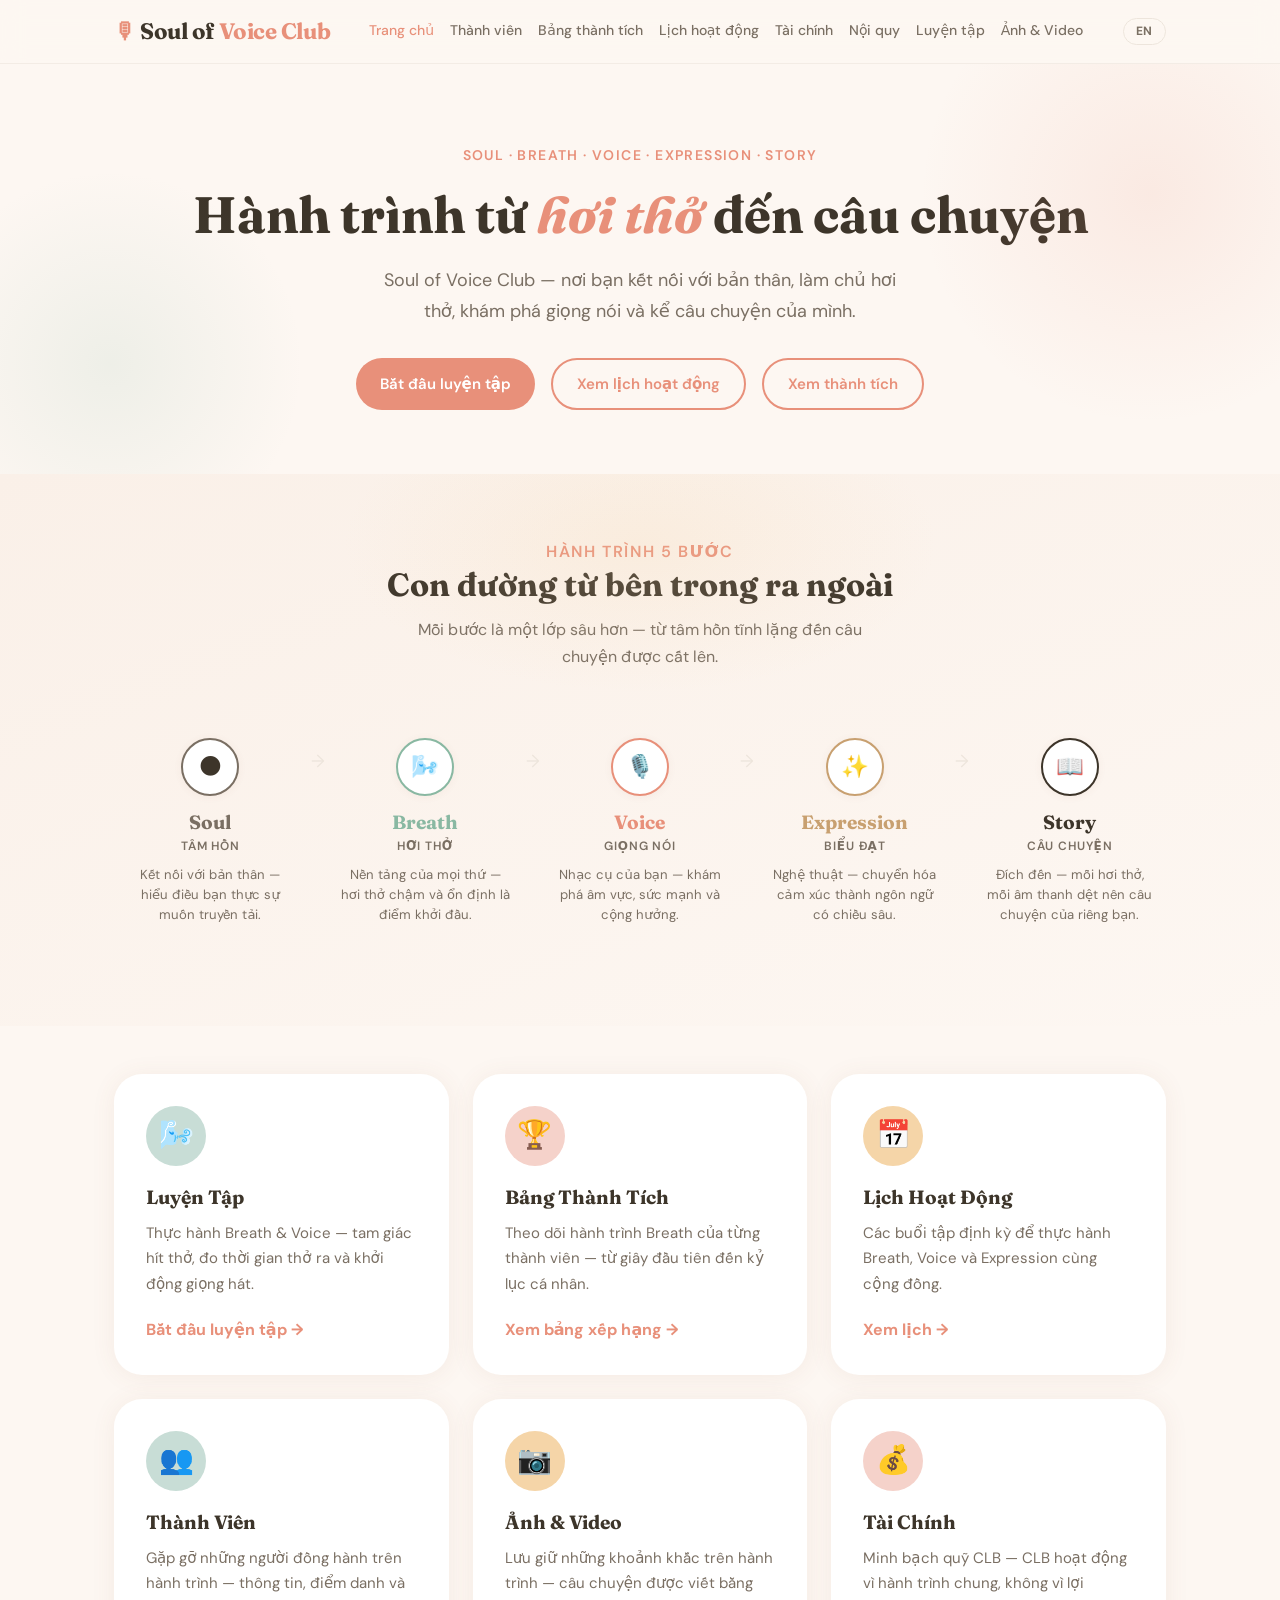
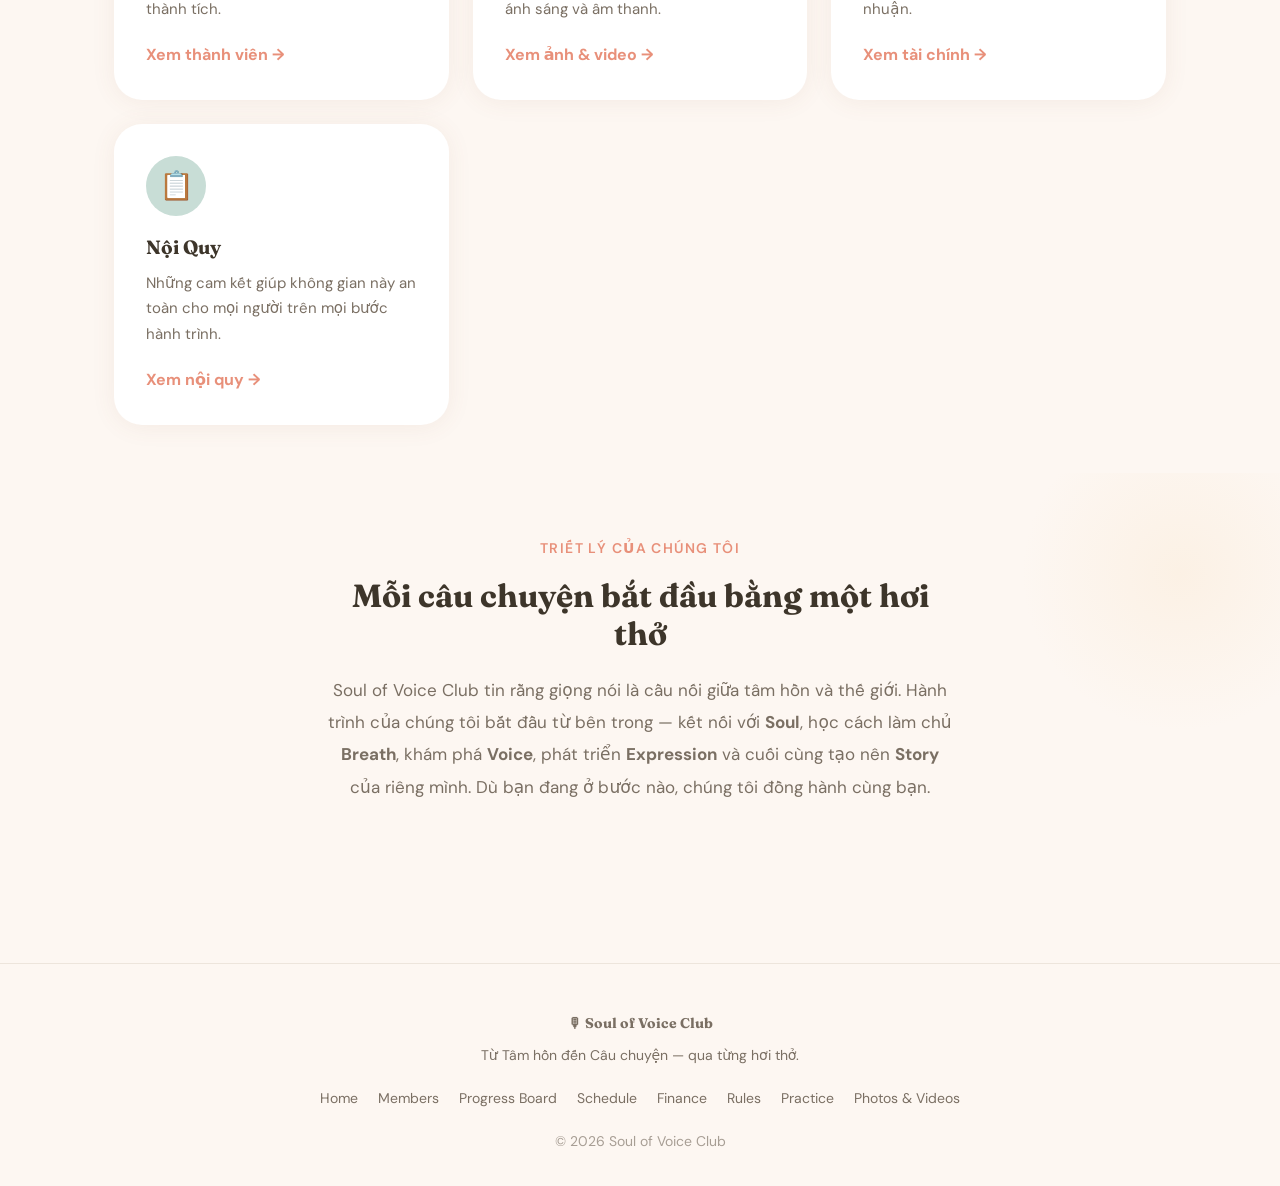
==== commit aaa4bfba: "Add 'Xem lịch hoạt động' quick button to hero section Co-Authored-By: Claude Sonnet 4.6 <noreply@ant" ====
--- a/index.html
+++ b/index.html
@@ -68,6 +68,7 @@
       <p class="hero__tagline" data-vi="Soul of Voice Club — nơi bạn kết nối với bản thân, làm chủ hơi thở, khám phá giọng nói và kể câu chuyện của mình." data-en="Soul of Voice Club — where you connect with yourself, master your breath, discover your voice, and tell your story.">Soul of Voice Club — nơi bạn kết nối với bản thân, làm chủ hơi thở, khám phá giọng nói và kể câu chuyện của mình.</p>
       <div class="hero__actions">
         <a href="practice.html" class="btn btn-primary" data-vi="Bắt đầu luyện tập" data-en="Start Practicing">Bắt đầu luyện tập</a>
+        <a href="schedule.html" class="btn btn-outline" data-vi="Xem lịch hoạt động" data-en="View Schedule">Xem lịch hoạt động</a>
         <a href="board.html" class="btn btn-outline" data-vi="Xem thành tích" data-en="View Progress">Xem thành tích</a>
       </div>
     </div>
--- a/css/main.css
+++ b/css/main.css
@@ -832,7 +832,200 @@
   margin-top: var(--space-4);
 }
 
-/* Past events */
+/* ── Schedule Month / Week Grid ────────────────────────── */
+.month-section {
+  margin-bottom: var(--space-12);
+}
+
+.month-section--past {
+  opacity: 0.7;
+}
+
+.month-header {
+  font-family: var(--font-display);
+  font-size: 1.15rem;
+  color: var(--color-text);
+  margin-bottom: var(--space-5);
+  display: flex;
+  align-items: center;
+  gap: var(--space-3);
+  text-transform: capitalize;
+}
+
+.month-header::after {
+  content: '';
+  flex: 1;
+  height: 1px;
+  background: var(--color-border);
+}
+
+.week-grid {
+  display: grid;
+  grid-template-columns: repeat(2, 1fr);
+  gap: var(--space-4);
+}
+
+.week-block {
+  background: var(--color-surface);
+  border-radius: var(--radius-md);
+  box-shadow: var(--shadow-card);
+  padding: var(--space-5);
+  border: 2px solid transparent;
+  transition: box-shadow 0.2s, border-color 0.2s;
+  min-height: 100px;
+}
+
+.week-block--active {
+  border-color: var(--color-primary);
+  background: linear-gradient(135deg, #fff9f7 0%, var(--color-primary-soft) 100%);
+  box-shadow: var(--shadow-hover);
+}
+
+.week-block--past {
+  background: var(--color-surface-alt);
+  box-shadow: none;
+}
+
+.week-block--empty {
+  border: 2px dashed var(--color-border);
+  box-shadow: none;
+}
+
+.week-block--past.week-block--empty {
+  background: transparent;
+}
+
+.week-block__header {
+  display: flex;
+  align-items: center;
+  justify-content: space-between;
+  margin-bottom: var(--space-1);
+}
+
+.week-num {
+  font-size: 0.6875rem;
+  font-weight: 700;
+  text-transform: uppercase;
+  letter-spacing: 0.08em;
+  color: var(--color-text-muted);
+}
+
+.week-block--active .week-num {
+  color: var(--color-primary-dark);
+}
+
+.week-badge {
+  font-size: 0.625rem;
+  font-weight: 700;
+  text-transform: uppercase;
+  letter-spacing: 0.06em;
+  background: var(--color-primary);
+  color: #fff;
+  padding: 2px 8px;
+  border-radius: var(--radius-pill);
+}
+
+.week-date-range {
+  font-size: 0.75rem;
+  color: var(--color-text-muted);
+  margin-bottom: var(--space-3);
+}
+
+.week-block--active .week-date-range {
+  color: var(--color-primary-dark);
+  font-weight: 500;
+}
+
+.week-event {
+  background: rgba(255,255,255,0.75);
+  border-radius: var(--radius-sm);
+  padding: var(--space-3) var(--space-3);
+  margin-top: var(--space-2);
+}
+
+.week-block--active .week-event {
+  background: rgba(255,255,255,0.9);
+}
+
+.week-event--cancelled {
+  opacity: 0.55;
+}
+
+.week-event__title {
+  font-weight: 600;
+  font-size: 0.9rem;
+  color: var(--color-text);
+  line-height: 1.35;
+  margin-bottom: var(--space-1);
+}
+
+.week-event__meta {
+  font-size: 0.78rem;
+  color: var(--color-text-muted);
+  line-height: 1.6;
+}
+
+.week-event__desc {
+  font-size: 0.78rem;
+  color: var(--color-text-muted);
+  margin-top: var(--space-1);
+  line-height: 1.5;
+}
+
+.week-event__link {
+  display: inline-block;
+  margin-top: var(--space-2);
+  font-size: 0.8rem;
+  font-weight: 600;
+  color: var(--color-primary-dark);
+  text-decoration: none;
+}
+
+.week-event__link:hover { text-decoration: underline; }
+
+.week-empty-msg {
+  font-size: 0.8rem;
+  color: var(--color-border);
+  font-style: italic;
+}
+
+/* Past months toggle */
+.past-toggle {
+  display: flex;
+  align-items: center;
+  gap: var(--space-3);
+  width: 100%;
+  margin: var(--space-8) 0 var(--space-6);
+  cursor: pointer;
+  border: none;
+  background: none;
+  padding: 0;
+  font-family: var(--font-body);
+  font-size: 0.875rem;
+  font-weight: 500;
+  color: var(--color-text-muted);
+  text-align: left;
+}
+
+.past-toggle::after {
+  content: '';
+  flex: 1;
+  height: 1px;
+  background: var(--color-border);
+}
+
+.past-toggle__arrow {
+  font-size: 0.7rem;
+  transition: transform 0.2s;
+  margin-left: auto;
+}
+
+.past-toggle.open .past-toggle__arrow { transform: rotate(180deg); }
+
+.past-months { display: none; }
+.past-months.visible { display: block; }
+
+/* Past events (legacy — kept in case referenced elsewhere) */
 .past-section {
   margin-top: var(--space-12);
 }
@@ -985,6 +1178,7 @@
   .event-card { flex-direction: column; }
   .event-card__date-badge { width: 100%; display: flex; gap: var(--space-2); align-items: center; padding: var(--space-2) var(--space-3); }
   .event-card__date-badge .day { font-size: 1.2rem; }
+  .week-grid { grid-template-columns: 1fr; }
 }
 
 /* ── Reduced motion ────────────────────────────────────── */
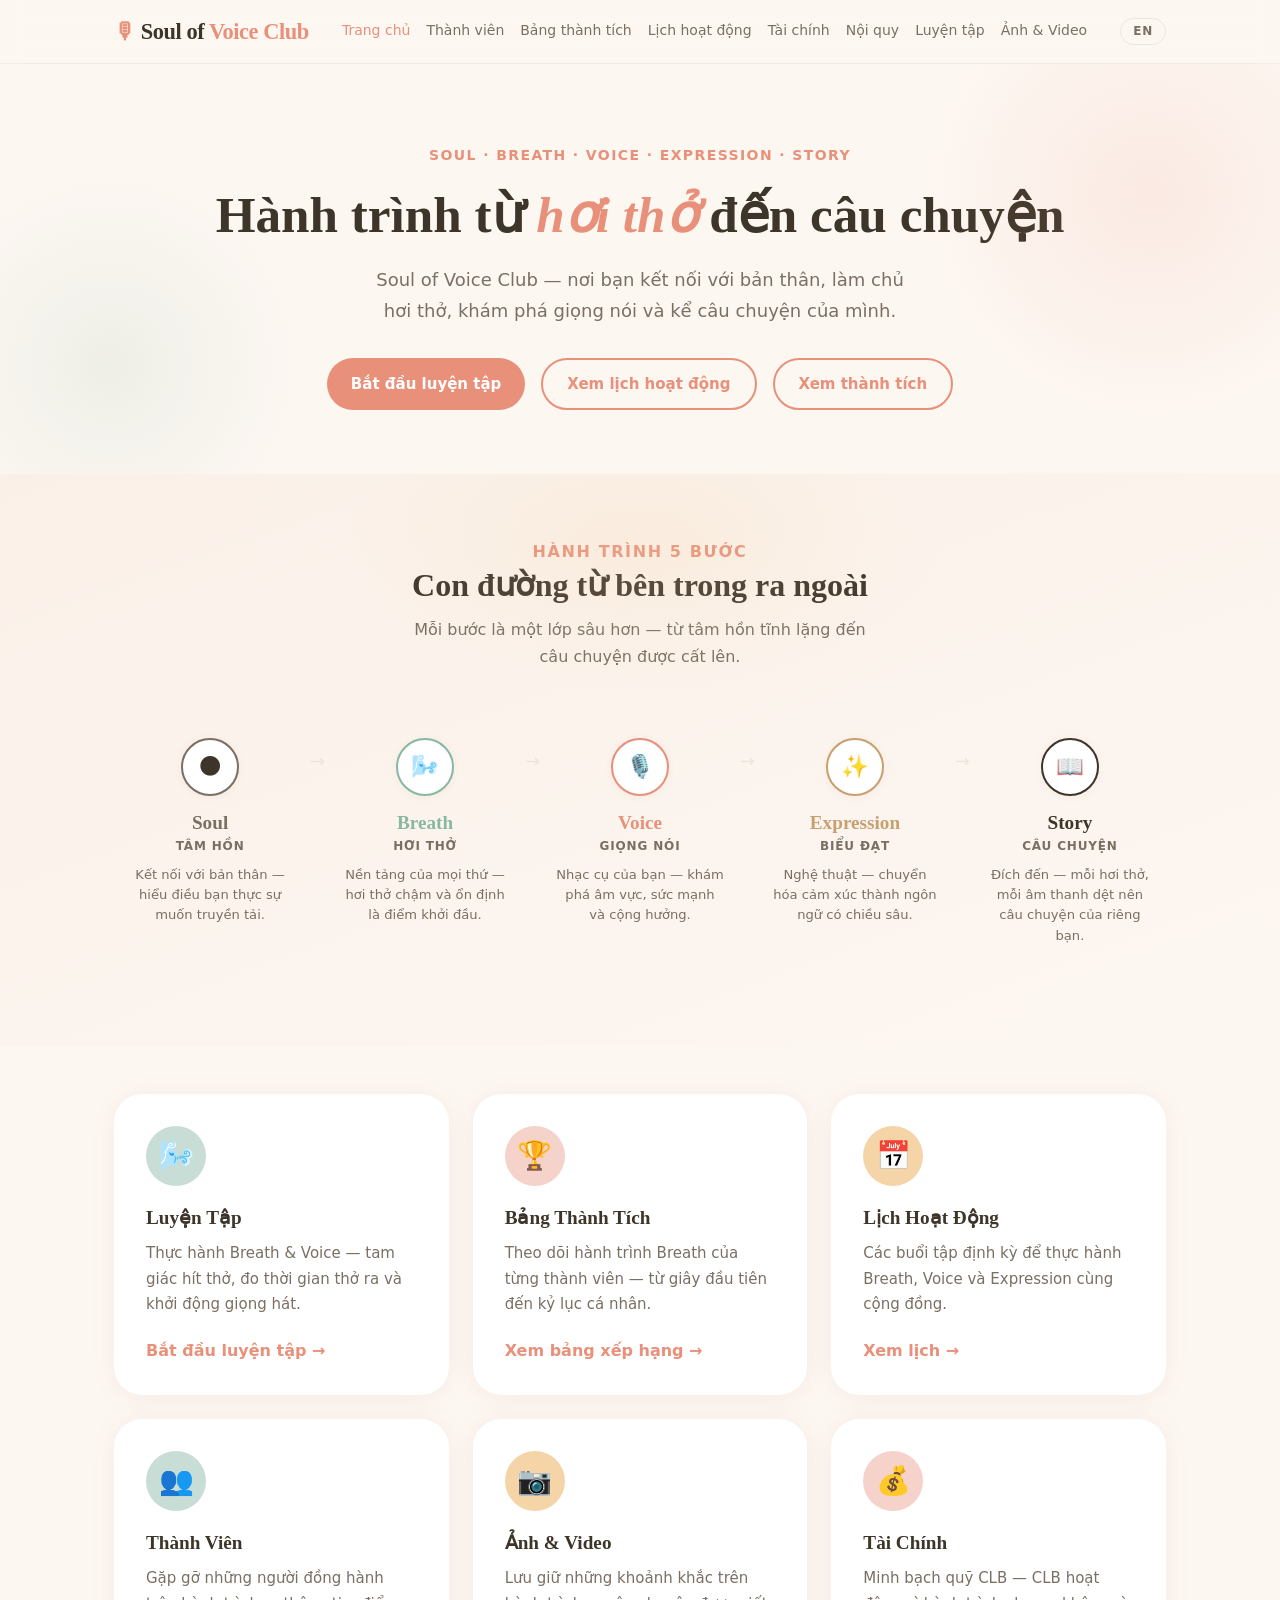
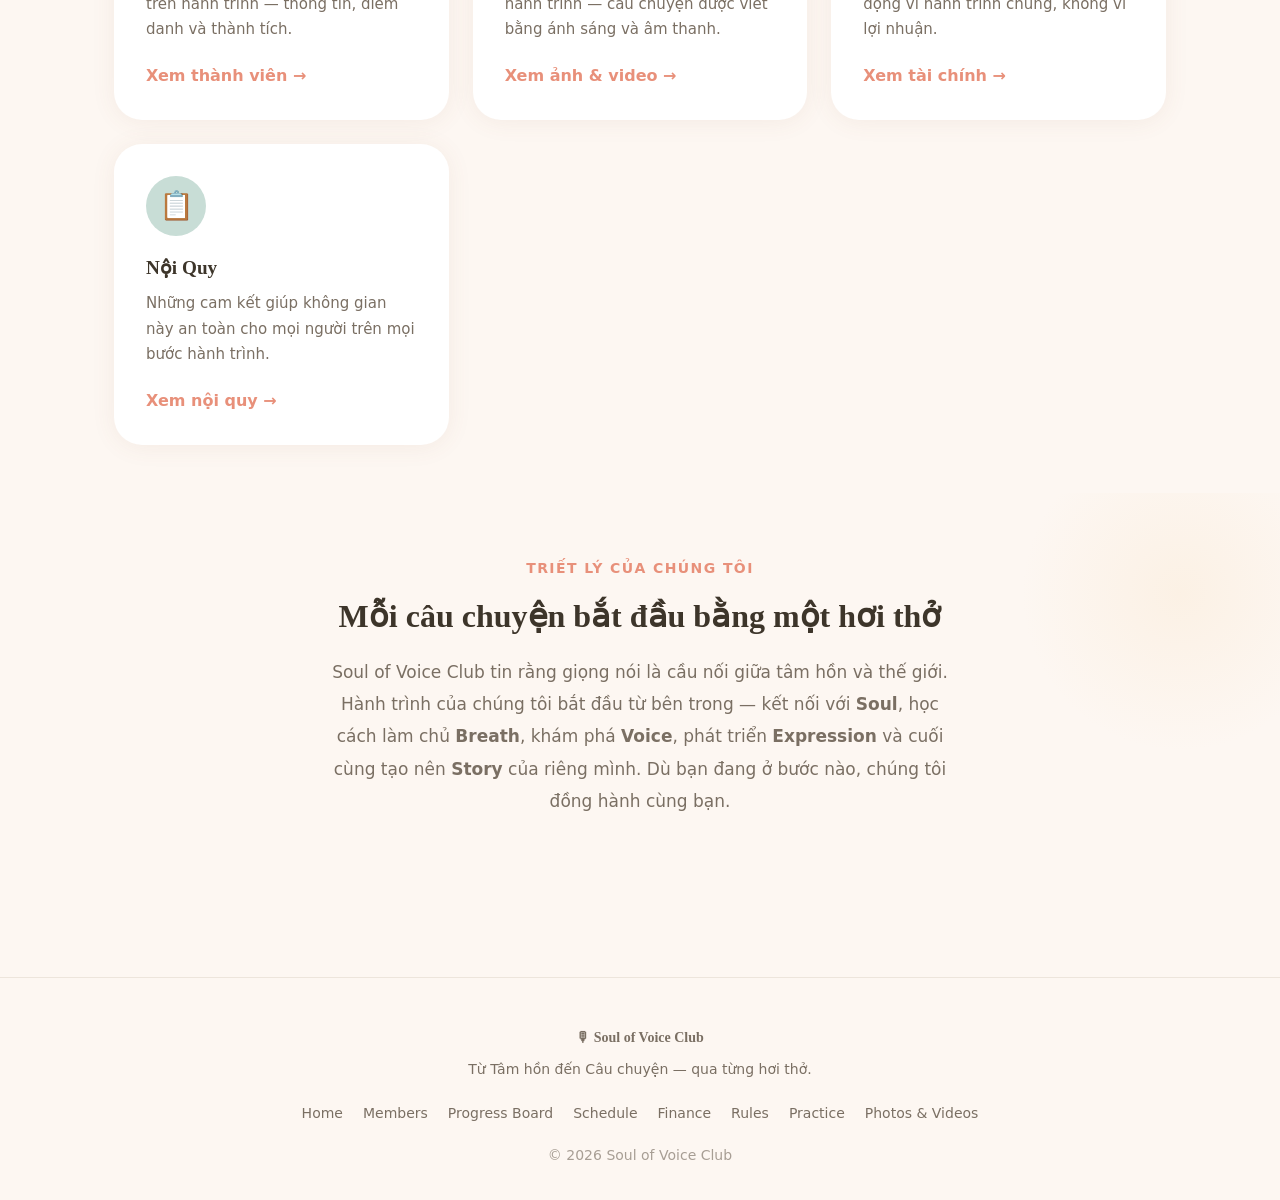
==== commit 4c8c6e1d: "Harden site security: fix XSS vectors, sanitize URLs, add CSP - escHtml now escapes single quotes, c" ====
--- a/index.html
+++ b/index.html
@@ -3,6 +3,7 @@
 <head>
   <meta charset="UTF-8" />
   <meta name="viewport" content="width=device-width, initial-scale=1.0" />
+  <meta http-equiv="Content-Security-Policy" content="default-src 'self'; script-src 'self' https://cdnjs.cloudflare.com; style-src 'self' https://fonts.googleapis.com 'unsafe-inline'; font-src https://fonts.gstatic.com; img-src 'self' https://*.googleusercontent.com; connect-src 'self' https://docs.google.com https://script.google.com https://*.googleusercontent.com; frame-src https://drive.google.com https://www.youtube.com; object-src 'none'; base-uri 'self'; form-action 'self'" />
   <link rel="icon" href="assets/images/favicon.svg" type="image/svg+xml" />
   <title>Soul of Voice Club</title>
   <meta name="description" content="Hành trình từ Soul đến Story — qua Breath, Voice và Expression. Cộng đồng luyện tập hơi thở và giọng nói." />
@@ -233,13 +234,6 @@
 </footer>
 
 <script src="js/i18n.js"></script>
-<script>
-  const hamburger = document.getElementById('hamburger');
-  const mobileMenu = document.getElementById('mobile-menu');
-  hamburger.addEventListener('click', () => {
-    const isOpen = mobileMenu.classList.toggle('open');
-    hamburger.setAttribute('aria-expanded', isOpen);
-  });
-</script>
+<script src="js/nav.js"></script>
 </body>
 </html>
